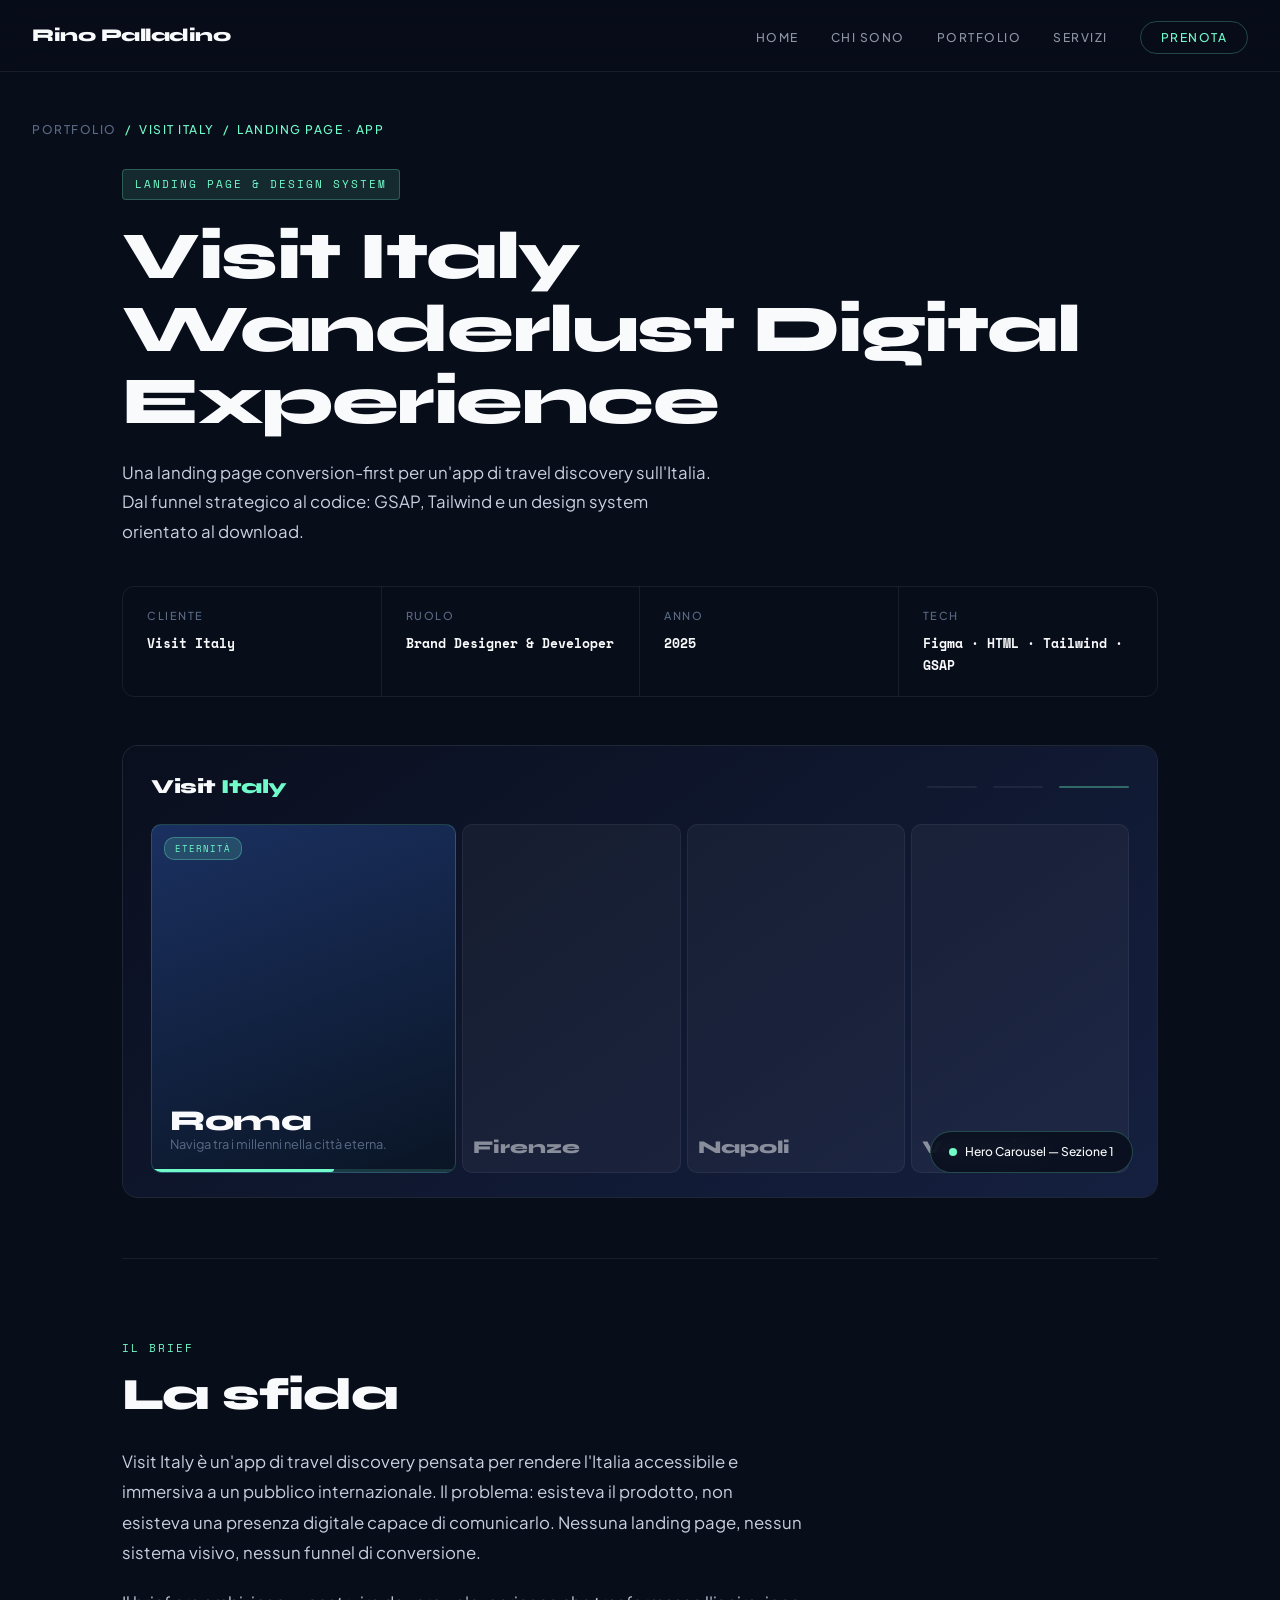
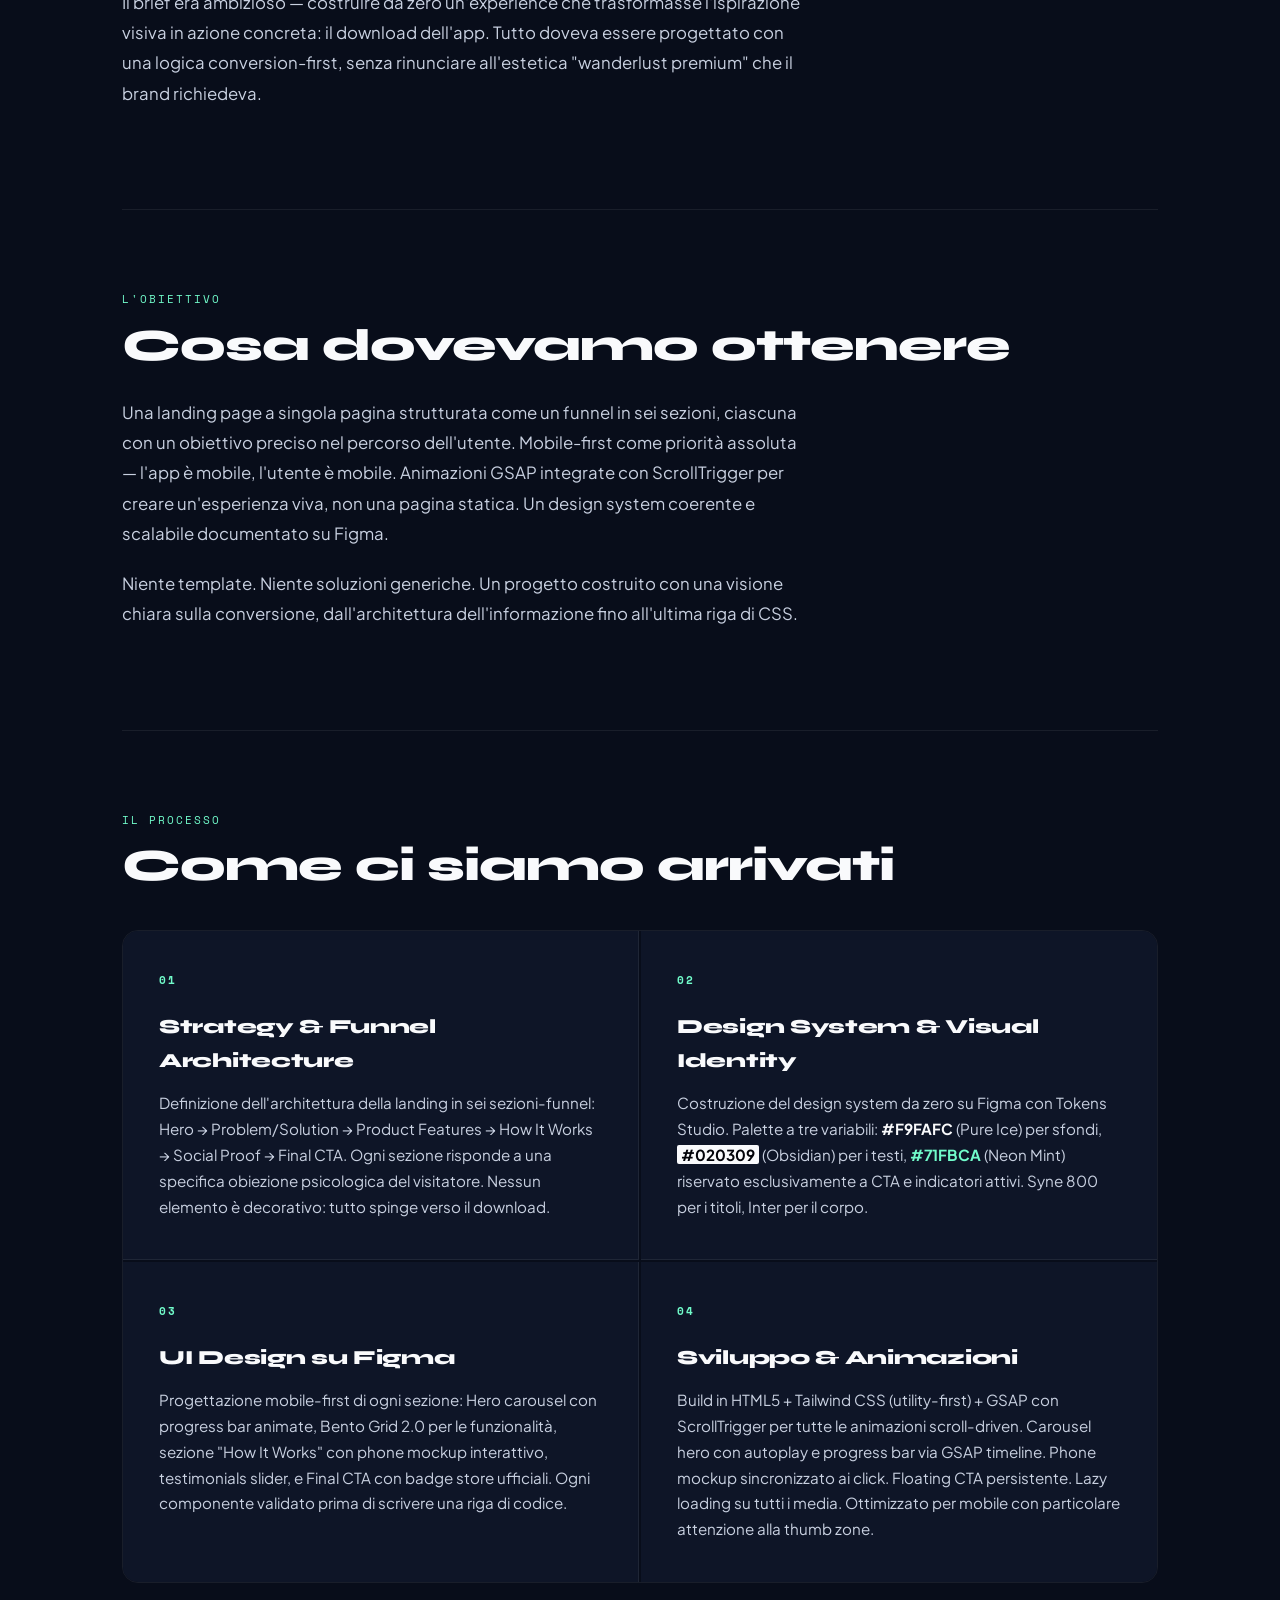
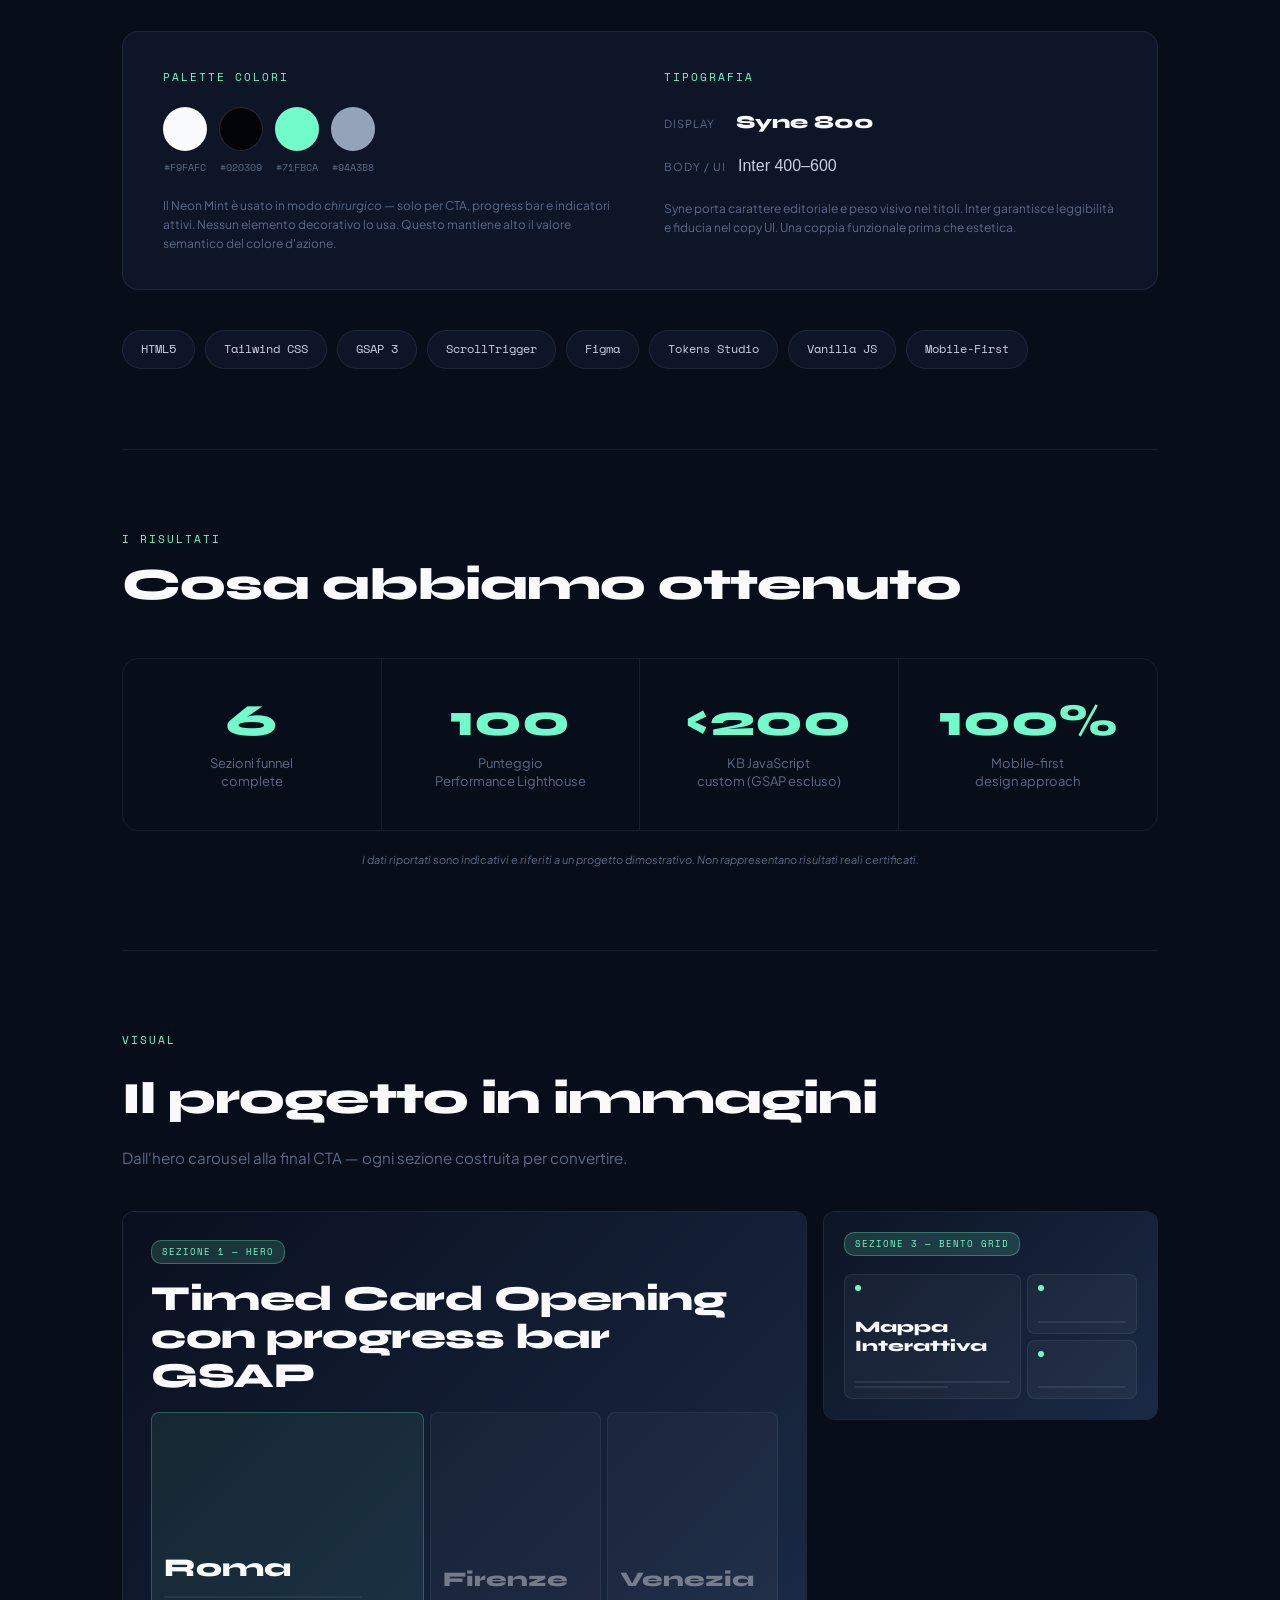
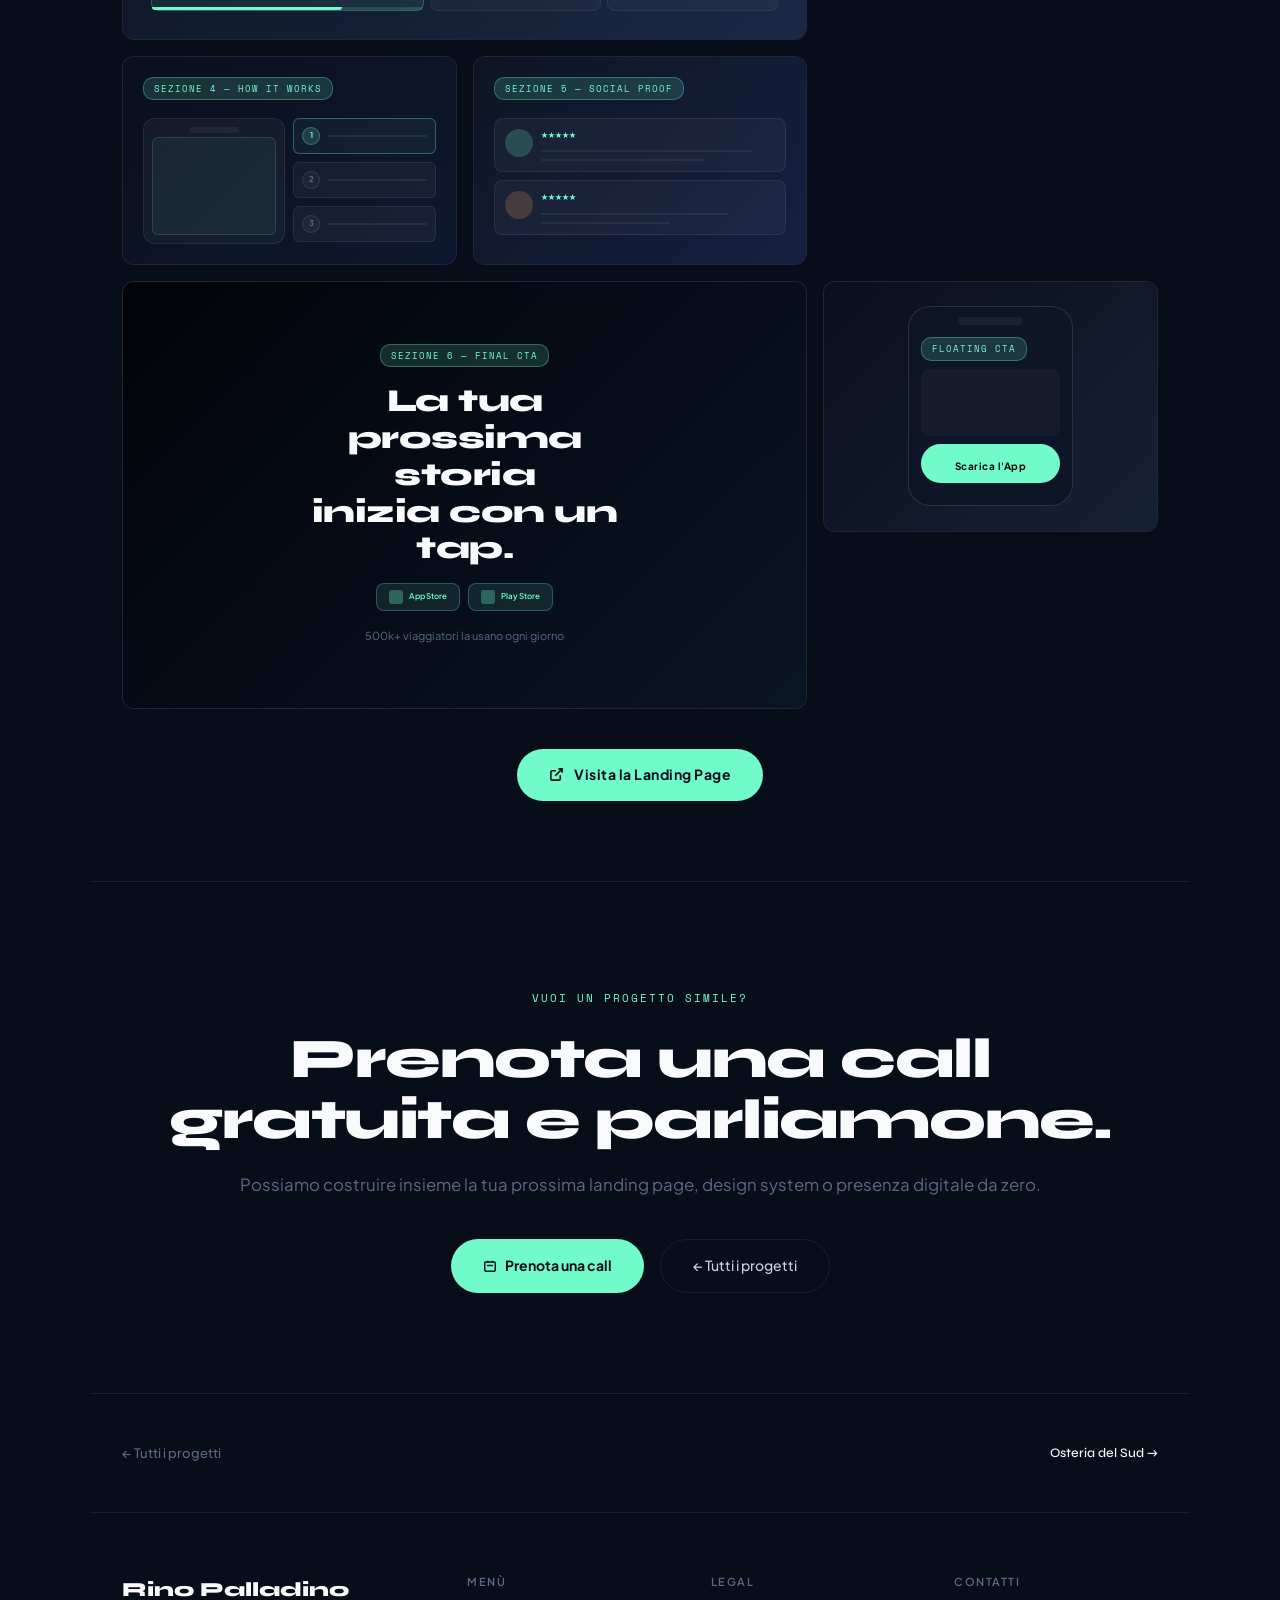
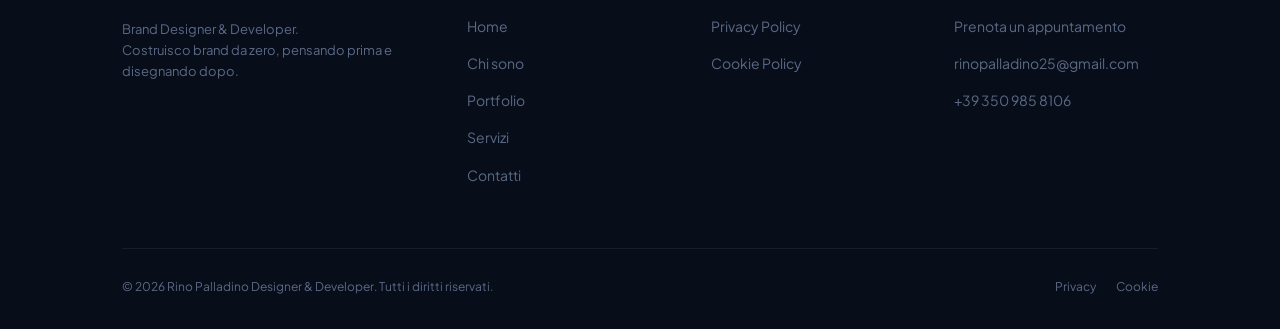
==== case study visit-italy.html @ ffc1ee8a "revisione progetto landing page visit italy" ====
<!DOCTYPE html>
<html lang="it">
<head>
    <meta charset="UTF-8">
    <meta name="viewport" content="width=device-width, initial-scale=1.0">
    <title>Visit Italy — Case Study | Rino Palladino</title>
    <link rel="preconnect" href="https://fonts.googleapis.com">
    <link rel="preconnect" href="https://fonts.gstatic.com" crossorigin>
    <link href="https://fonts.googleapis.com/css2?family=Plus+Jakarta+Sans:wght@300;400;500;600;700&family=Space+Mono:wght@400;700&family=Syne:wght@700;800&display=swap" rel="stylesheet">
    <style>
        /* ========================
           TOKENS & RESET
        ======================== */
        :root {
            --bg:           #080D1A;
            --bg-card:      #0E1527;
            --bg-card-2:    #111A30;
            --surface:      #152040;
            --pure-ice:     #F9FAFC;
            --mint:         #71FBCA;
            --mint-dim:     rgba(113, 251, 202, 0.12);
            --mint-border:  rgba(113, 251, 202, 0.25);
            --orange:       #FF7A3C;
            --text:         #C8D0E0;
            --text-muted:   #5A6A85;
            --border:       rgba(255,255,255,0.07);
        }

        *, *::before, *::after { box-sizing: border-box; margin: 0; padding: 0; }
        html { scroll-behavior: smooth; }
        body {
            background: var(--bg);
            color: var(--text);
            font-family: 'Plus Jakarta Sans', sans-serif;
            font-size: 16px;
            line-height: 1.7;
            overflow-x: hidden;
        }

        /* ========================
           NAVBAR
        ======================== */
        .navbar {
            position: fixed;
            top: 0; left: 0;
            width: 100%;
            padding: 20px 32px;
            display: flex;
            justify-content: space-between;
            align-items: center;
            z-index: 200;
            background: rgba(8, 13, 26, 0.75);
            backdrop-filter: blur(16px);
            -webkit-backdrop-filter: blur(16px);
            border-bottom: 1px solid var(--border);
        }
        .logo {
            display: flex;
            align-items: center;
            gap: 10px;
            text-decoration: none;
        }
        .logo img { height: 28px; }
        .logo-text {
            font-family: 'Syne', sans-serif;
            font-size: 18px;
            font-weight: 800;
            color: var(--pure-ice);
            letter-spacing: -0.5px;
        }
        .nav-links {
            display: flex;
            align-items: center;
            gap: 32px;
            list-style: none;
        }
        .nav-links a {
            color: rgba(200,208,224,0.7);
            text-decoration: none;
            font-size: 12px;
            font-weight: 500;
            text-transform: uppercase;
            letter-spacing: 1.5px;
            transition: color 0.2s;
        }
        .nav-links a:hover { color: var(--mint); }
        .nav-cta {
            color: var(--mint) !important;
            border: 1px solid var(--mint-border);
            padding: 8px 20px;
            border-radius: 20px;
            transition: background 0.2s, color 0.2s !important;
        }
        .nav-cta:hover {
            background: var(--mint) !important;
            color: var(--bg) !important;
        }
        .nav-toggle {
            display: none;
            flex-direction: column;
            gap: 5px;
            background: none;
            border: none;
            cursor: pointer;
        }
        .nav-toggle span {
            display: block;
            width: 24px; height: 2px;
            background: var(--pure-ice);
            border-radius: 1px;
        }

        @media (max-width: 767px) {
            .nav-toggle { display: flex; }
            .nav-links {
                display: none;
                position: fixed;
                inset: 0;
                background: var(--bg);
                flex-direction: column;
                justify-content: center;
                align-items: center;
                gap: 40px;
                z-index: 9999;
            }
            .nav-open .nav-links { display: flex; }
            .nav-links a { font-size: 1.2rem; }
        }

        /* ========================
           BREADCRUMB
        ======================== */
        .breadcrumb-bar {
            padding: 120px 32px 0;
            display: flex;
            align-items: center;
            gap: 8px;
            font-size: 12px;
            font-weight: 500;
            text-transform: uppercase;
            letter-spacing: 1.5px;
            color: var(--text-muted);
        }
        .breadcrumb-bar a {
            color: var(--text-muted);
            text-decoration: none;
            transition: color 0.2s;
        }
        .breadcrumb-bar a:hover { color: var(--mint); }
        .breadcrumb-bar span { color: var(--mint); }
        .breadcrumb-slash { color: var(--border); }

        /* ========================
           HERO SECTION
        ======================== */
        .cs-hero {
            padding: 28px 32px 60px;
            max-width: 1100px;
            margin: 0 auto;
        }

        .cs-hero-label {
            display: inline-block;
            font-family: 'Space Mono', monospace;
            font-size: 11px;
            letter-spacing: 2px;
            color: var(--mint);
            text-transform: uppercase;
            margin-bottom: 20px;
            padding: 5px 12px;
            border: 1px solid var(--mint-border);
            border-radius: 4px;
            background: var(--mint-dim);
        }

        .cs-hero h1 {
            font-family: 'Syne', sans-serif;
            font-size: clamp(2.4rem, 6vw, 4.2rem);
            font-weight: 800;
            color: var(--pure-ice);
            line-height: 1.08;
            letter-spacing: -1.5px;
            margin-bottom: 20px;
        }

        .cs-hero-sub {
            font-size: 1.05rem;
            color: var(--text);
            max-width: 600px;
            margin-bottom: 40px;
            line-height: 1.75;
        }

        /* Meta bar */
        .cs-meta {
            display: grid;
            grid-template-columns: repeat(4, 1fr);
            gap: 0;
            border: 1px solid var(--border);
            border-radius: 12px;
            overflow: hidden;
            margin-bottom: 48px;
        }
        .cs-meta-item {
            padding: 20px 24px;
            border-right: 1px solid var(--border);
        }
        .cs-meta-item:last-child { border-right: none; }
        .cs-meta-label {
            font-size: 11px;
            text-transform: uppercase;
            letter-spacing: 1.5px;
            color: var(--text-muted);
            margin-bottom: 6px;
            font-weight: 500;
        }
        .cs-meta-value {
            font-family: 'Space Mono', monospace;
            font-size: 13px;
            color: var(--pure-ice);
            font-weight: 700;
        }

        @media (max-width: 600px) {
            .cs-meta { grid-template-columns: repeat(2, 1fr); }
            .cs-meta-item:nth-child(2) { border-right: none; }
            .cs-meta-item { border-bottom: 1px solid var(--border); }
        }

        /* Hero image */
        .cs-hero-img {
            width: 100%;
            border-radius: 16px;
            overflow: hidden;
            aspect-ratio: 16/7;
            position: relative;
            background: var(--bg-card);
            border: 1px solid var(--border);
        }
        .cs-hero-img img {
            width: 100%; height: 100%;
            object-fit: cover;
            display: block;
        }
        .cs-hero-img-placeholder {
            width: 100%; height: 100%;
            display: flex;
            align-items: center;
            justify-content: center;
            flex-direction: column;
            gap: 16px;
            background: linear-gradient(135deg, #0E1527 0%, #152040 50%, #0a1830 100%);
        }
        .cs-hero-img-placeholder .placeholder-label {
            font-family: 'Syne', sans-serif;
            font-size: 2.5rem;
            font-weight: 800;
            color: var(--pure-ice);
            letter-spacing: -1px;
        }
        .cs-hero-img-placeholder .placeholder-label span { color: var(--mint); }
        .cs-hero-img-placeholder small {
            font-size: 12px;
            letter-spacing: 3px;
            text-transform: uppercase;
            color: var(--text-muted);
        }

        /* Decorative dots on hero image */
        .img-badge {
            position: absolute;
            bottom: 24px;
            right: 24px;
            background: rgba(8,13,26,0.85);
            backdrop-filter: blur(10px);
            border: 1px solid var(--mint-border);
            border-radius: 40px;
            padding: 10px 18px;
            display: flex;
            align-items: center;
            gap: 8px;
        }
        .img-badge-dot {
            width: 8px; height: 8px;
            border-radius: 50%;
            background: var(--mint);
            animation: pulse 2s ease infinite;
        }
        .img-badge span {
            font-size: 12px;
            color: var(--pure-ice);
            font-weight: 500;
        }
        @keyframes pulse {
            0%, 100% { opacity: 1; transform: scale(1); }
            50% { opacity: 0.5; transform: scale(0.8); }
        }

        /* ========================
           CONTENT SECTIONS
        ======================== */
        .cs-content {
            max-width: 1100px;
            margin: 0 auto;
            padding: 0 32px;
        }

        .cs-section {
            padding: 80px 0;
            border-top: 1px solid var(--border);
        }

        .cs-section-tag {
            font-family: 'Space Mono', monospace;
            font-size: 11px;
            letter-spacing: 2px;
            color: var(--mint);
            text-transform: uppercase;
            margin-bottom: 12px;
            display: block;
        }

        .cs-section h2 {
            font-family: 'Syne', sans-serif;
            font-size: clamp(1.8rem, 3.5vw, 2.8rem);
            font-weight: 800;
            color: var(--pure-ice);
            letter-spacing: -1px;
            margin-bottom: 28px;
            line-height: 1.1;
        }

        .cs-section p {
            font-size: 1.05rem;
            color: var(--text);
            max-width: 680px;
            line-height: 1.8;
            margin-bottom: 20px;
        }

        /* ========================
           IL PROCESSO — 4 STEPS
        ======================== */
        .process-grid {
            display: grid;
            grid-template-columns: repeat(2, 1fr);
            gap: 2px;
            margin-top: 40px;
            border-radius: 16px;
            overflow: hidden;
            border: 1px solid var(--border);
        }
        .process-card {
            background: var(--bg-card);
            padding: 40px 36px;
            border-right: 1px solid var(--border);
            border-bottom: 1px solid var(--border);
            transition: background 0.2s;
        }
        .process-card:hover { background: var(--bg-card-2); }
        .process-card:nth-child(2), .process-card:nth-child(4) { border-right: none; }
        .process-card:nth-child(3), .process-card:nth-child(4) { border-bottom: none; }

        .process-num {
            font-family: 'Space Mono', monospace;
            font-size: 11px;
            color: var(--mint);
            letter-spacing: 2px;
            font-weight: 700;
            margin-bottom: 20px;
            display: block;
        }
        .process-card h4 {
            font-family: 'Syne', sans-serif;
            font-size: 1.25rem;
            font-weight: 800;
            color: var(--pure-ice);
            margin-bottom: 12px;
            letter-spacing: -0.3px;
        }
        .process-card p {
            font-size: 0.95rem;
            color: var(--text);
            line-height: 1.7;
            margin: 0;
            max-width: none;
        }

        @media (max-width: 640px) {
            .process-grid { grid-template-columns: 1fr; }
            .process-card { border-right: none; border-bottom: 1px solid var(--border); }
            .process-card:last-child { border-bottom: none; }
        }

        /* ========================
           RISULTATI — METRICS
        ======================== */
        .results-grid {
            display: grid;
            grid-template-columns: repeat(4, 1fr);
            gap: 0;
            margin-top: 48px;
            border: 1px solid var(--border);
            border-radius: 16px;
            overflow: hidden;
        }
        .result-item {
            padding: 40px 28px;
            border-right: 1px solid var(--border);
            text-align: center;
        }
        .result-item:last-child { border-right: none; }
        .result-num {
            font-family: 'Syne', sans-serif;
            font-size: 2.8rem;
            font-weight: 800;
            color: var(--mint);
            line-height: 1;
            margin-bottom: 10px;
            display: block;
        }
        .result-label {
            font-size: 13px;
            color: var(--text-muted);
            line-height: 1.4;
        }
        .results-disclaimer {
            font-size: 11px;
            color: var(--text-muted);
            margin-top: 20px;
            font-style: italic;
            text-align: center;
            display: block;
        }

        @media (max-width: 700px) {
            .results-grid { grid-template-columns: repeat(2, 1fr); }
            .result-item:nth-child(2) { border-right: none; }
            .result-item { border-bottom: 1px solid var(--border); }
            .result-item:nth-child(3), .result-item:nth-child(4) { border-bottom: none; }
        }

        /* ========================
           DESIGN SYSTEM CALLOUT
        ======================== */
        .ds-callout {
            margin-top: 48px;
            padding: 36px 40px;
            background: var(--bg-card);
            border: 1px solid var(--border);
            border-radius: 16px;
            display: grid;
            grid-template-columns: 1fr 1fr;
            gap: 48px;
        }
        .ds-callout-label {
            font-family: 'Space Mono', monospace;
            font-size: 11px;
            letter-spacing: 2px;
            color: var(--mint);
            text-transform: uppercase;
            margin-bottom: 20px;
            display: block;
        }
        .ds-colors {
            display: flex;
            gap: 12px;
            flex-wrap: wrap;
            margin-bottom: 20px;
        }
        .ds-color-swatch {
            display: flex;
            flex-direction: column;
            align-items: center;
            gap: 8px;
        }
        .ds-color-dot {
            width: 44px; height: 44px;
            border-radius: 50%;
            border: 1px solid rgba(255,255,255,0.08);
        }
        .ds-color-hex {
            font-family: 'Space Mono', monospace;
            font-size: 10px;
            color: var(--text-muted);
        }
        .ds-fonts-list {
            list-style: none;
            display: flex;
            flex-direction: column;
            gap: 14px;
        }
        .ds-fonts-list li {
            display: flex;
            align-items: baseline;
            gap: 12px;
        }
        .ds-font-role {
            font-size: 11px;
            color: var(--text-muted);
            text-transform: uppercase;
            letter-spacing: 1px;
            min-width: 60px;
        }
        .ds-font-name-syne {
            font-family: 'Syne', sans-serif;
            font-size: 1.15rem;
            font-weight: 800;
            color: var(--pure-ice);
        }
        .ds-font-name-inter {
            font-family: sans-serif;
            font-size: 1rem;
            color: var(--text);
        }

        @media (max-width: 640px) {
            .ds-callout { grid-template-columns: 1fr; gap: 32px; }
        }

        /* ========================
           TECH STACK PILLS
        ======================== */
        .tech-pills {
            display: flex;
            flex-wrap: wrap;
            gap: 10px;
            margin-top: 40px;
        }
        .tech-pill {
            padding: 8px 18px;
            border: 1px solid var(--border);
            border-radius: 20px;
            font-family: 'Space Mono', monospace;
            font-size: 12px;
            color: var(--text);
            background: var(--bg-card);
            transition: border-color 0.2s, color 0.2s;
        }
        .tech-pill:hover { border-color: var(--mint-border); color: var(--mint); }

        /* ========================
           VISUAL GALLERY
        ======================== */
        .gallery-section { padding: 80px 0; border-top: 1px solid var(--border); }
        .gallery-grid {
            display: grid;
            grid-template-columns: repeat(3, 1fr);
            gap: 16px;
            margin-top: 40px;
        }
        .gallery-grid .large {
            grid-column: span 2;
        }
        .gallery-item {
            background: var(--bg-card);
            border: 1px solid var(--border);
            border-radius: 12px;
            overflow: hidden;
            aspect-ratio: 16/10;
            position: relative;
        }
        .gallery-item img {
            width: 100%; height: 100%;
            object-fit: cover;
            display: block;
            transition: transform 0.5s ease;
        }
        .gallery-item:hover img { transform: scale(1.04); }
        .gallery-placeholder {
            width: 100%; height: 100%;
            display: flex;
            align-items: center;
            justify-content: center;
            flex-direction: column;
            gap: 8px;
            background: linear-gradient(135deg, var(--bg-card) 0%, var(--surface) 100%);
        }
        .gallery-placeholder-label {
            font-size: 11px;
            text-transform: uppercase;
            letter-spacing: 2px;
            color: var(--text-muted);
        }
        .gallery-placeholder-icon {
            width: 32px; height: 32px;
            border: 1px solid var(--border);
            border-radius: 6px;
            display: flex;
            align-items: center;
            justify-content: center;
        }
        /* Mockup-style screens */
        .mock-hero { background: linear-gradient(145deg, #0a0f1e 0%, #152040 100%); }
        .mock-bento { background: linear-gradient(145deg, #0d1525 0%, #1a2a45 100%); }
        .mock-how { background: linear-gradient(145deg, #0a0f1e 0%, #0e1830 100%); }
        .mock-proof { background: linear-gradient(145deg, #0d1525 0%, #152040 100%); }
        .mock-cta { background: linear-gradient(145deg, #020309 0%, #0a1525 100%); }
        .mock-mobile { background: linear-gradient(145deg, #0a0f1e 0%, #162035 100%); aspect-ratio: 9/16 !important; }

        /* Fake screen content */
        .mock-content {
            width: 100%; height: 100%;
            padding: 16px;
            display: flex;
            flex-direction: column;
            gap: 8px;
            position: relative;
            overflow: hidden;
        }
        .mock-bar { height: 4px; border-radius: 2px; background: rgba(255,255,255,0.06); }
        .mock-bar.mint { background: rgba(113, 251, 202, 0.35); width: 40%; }
        .mock-bar.wide { width: 75%; }
        .mock-bar.short { width: 30%; }
        .mock-title-block { display: flex; flex-direction: column; gap: 5px; margin-top: 8px; }
        .mock-img-block {
            flex: 1;
            border-radius: 6px;
            background: rgba(255,255,255,0.04);
            border: 1px solid rgba(255,255,255,0.06);
            display: flex;
            align-items: center;
            justify-content: center;
        }
        .mock-tag {
            width: fit-content;
            padding: 3px 10px;
            border-radius: 10px;
            background: rgba(113, 251, 202, 0.15);
            border: 1px solid rgba(113, 251, 202, 0.3);
            font-size: 9px;
            font-family: 'Space Mono', monospace;
            color: var(--mint);
            letter-spacing: 1px;
            text-transform: uppercase;
        }
        .mock-h1 {
            font-family: 'Syne', sans-serif;
            font-size: clamp(0.9rem, 2.5vw, 1.8rem);
            font-weight: 800;
            color: var(--pure-ice);
            letter-spacing: -0.5px;
            line-height: 1.1;
        }
        .mock-subtitle { font-size: clamp(0.6rem, 1.5vw, 0.8rem); color: var(--text-muted); line-height: 1.4; }
        .mock-cta-btn {
            width: fit-content;
            padding: 5px 14px;
            border-radius: 20px;
            background: var(--mint);
            color: var(--bg);
            font-size: 9px;
            font-weight: 700;
            letter-spacing: 1px;
            text-transform: uppercase;
            margin-top: 4px;
        }

        /* Bento mock */
        .bento-mock-grid {
            flex: 1;
            display: grid;
            grid-template-columns: 1.6fr 1fr;
            gap: 6px;
        }
        .bento-mock-card {
            background: rgba(255,255,255,0.04);
            border: 1px solid rgba(255,255,255,0.07);
            border-radius: 8px;
            padding: 10px;
            display: flex;
            flex-direction: column;
            gap: 5px;
        }
        .bento-mock-dot { width: 6px; height: 6px; border-radius: 50%; background: var(--mint); }
        .bento-mock-line { height: 2px; background: rgba(255,255,255,0.08); border-radius: 1px; }

        /* How mock */
        .how-mock-layout {
            flex: 1;
            display: grid;
            grid-template-columns: 1fr 1fr;
            gap: 8px;
        }
        .how-mock-phone {
            background: rgba(255,255,255,0.04);
            border: 1px solid rgba(255,255,255,0.08);
            border-radius: 10px;
        }
        .how-mock-steps {
            display: flex;
            flex-direction: column;
            gap: 8px;
        }
        .how-mock-step {
            background: rgba(255,255,255,0.04);
            border: 1px solid rgba(255,255,255,0.07);
            border-radius: 6px;
            padding: 8px;
            display: flex;
            align-items: center;
            gap: 8px;
        }
        .how-mock-step.active-step { border-color: rgba(113,251,202,0.3); background: rgba(113,251,202,0.05); }
        .how-mock-step-num {
            width: 18px; height: 18px;
            border-radius: 50%;
            background: rgba(113,251,202,0.15);
            border: 1px solid rgba(113,251,202,0.3);
            display: flex;
            align-items: center;
            justify-content: center;
            font-size: 8px;
            color: var(--mint);
            font-weight: 700;
            flex-shrink: 0;
        }
        .how-mock-step-line { flex: 1; height: 2px; background: rgba(255,255,255,0.07); border-radius: 1px; }

        /* CTA mock */
        .cta-mock-overlay {
            position: absolute;
            inset: 0;
            background: linear-gradient(to bottom, transparent 30%, rgba(2,3,9,0.8));
            display: flex;
            flex-direction: column;
            justify-content: flex-end;
            padding: 16px;
            gap: 8px;
        }
        .cta-mock-store-row { display: flex; gap: 8px; }
        .cta-mock-store {
            padding: 6px 12px;
            border: 1px solid var(--mint-border);
            border-radius: 8px;
            background: rgba(113,251,202,0.1);
            display: flex;
            align-items: center;
            gap: 6px;
        }
        .cta-mock-store-icon {
            width: 14px; height: 14px;
            background: rgba(113,251,202,0.3);
            border-radius: 3px;
        }
        .cta-mock-store-text { font-size: 8px; color: var(--mint); font-weight: 600; }

        /* Proof mock */
        .proof-mock-cards { flex: 1; display: flex; flex-direction: column; gap: 8px; }
        .proof-mock-card {
            background: rgba(255,255,255,0.04);
            border: 1px solid rgba(255,255,255,0.07);
            border-radius: 8px;
            padding: 10px;
            display: flex;
            gap: 8px;
        }
        .proof-mock-avatar { width: 28px; height: 28px; border-radius: 50%; background: rgba(113,251,202,0.2); flex-shrink: 0; }
        .proof-mock-text { display: flex; flex-direction: column; gap: 4px; flex: 1; }
        .proof-mock-stars { color: var(--mint); font-size: 8px; }

        /* Mobile screenshot mock */
        .mobile-mock-inner {
            width: 70%;
            height: 88%;
            background: var(--bg-card);
            border-radius: 20px;
            border: 1px solid rgba(255,255,255,0.1);
            overflow: hidden;
            position: relative;
        }
        .mobile-mock-notch {
            width: 40%;
            height: 8px;
            background: rgba(255,255,255,0.05);
            border-radius: 4px;
            margin: 10px auto 0;
        }
        .mobile-mock-content {
            padding: 12px;
            display: flex;
            flex-direction: column;
            gap: 8px;
            height: calc(100% - 28px);
        }

        /* Gallery vertical items */
        .gallery-item.tall { aspect-ratio: 3/4; }

        @media (max-width: 768px) {
            .gallery-grid { grid-template-columns: 1fr; }
            .gallery-grid .large { grid-column: span 1; }
            .gallery-item.tall { aspect-ratio: 16/10; }
        }

        /* ========================
           VISIT LIVE BUTTON
        ======================== */
        .visit-live-wrap {
            margin-top: 40px;
            display: flex;
            justify-content: center;
        }
        .visit-live-btn {
            display: inline-flex;
            align-items: center;
            gap: 10px;
            padding: 14px 32px;
            background: var(--mint);
            color: var(--bg);
            text-decoration: none;
            border-radius: 40px;
            font-weight: 700;
            font-size: 14px;
            letter-spacing: 0.5px;
            transition: opacity 0.2s, transform 0.2s;
        }
        .visit-live-btn:hover { opacity: 0.88; transform: translateY(-2px); }

        /* ========================
           FINAL CTA SECTION
        ======================== */
        .final-cta {
            border-top: 1px solid var(--border);
            padding: 100px 32px;
            text-align: center;
            max-width: 1100px;
            margin: 0 auto;
        }
        .final-cta-tag {
            display: inline-block;
            font-family: 'Space Mono', monospace;
            font-size: 11px;
            letter-spacing: 2px;
            color: var(--mint);
            text-transform: uppercase;
            margin-bottom: 20px;
        }
        .final-cta h2 {
            font-family: 'Syne', sans-serif;
            font-size: clamp(2rem, 5vw, 3.5rem);
            font-weight: 800;
            color: var(--pure-ice);
            letter-spacing: -1.5px;
            margin-bottom: 20px;
            line-height: 1.1;
        }
        .final-cta p {
            color: var(--text-muted);
            font-size: 1.05rem;
            margin-bottom: 40px;
        }
        .final-cta-btns {
            display: flex;
            gap: 16px;
            justify-content: center;
            flex-wrap: wrap;
        }
        .btn-primary {
            display: inline-flex;
            align-items: center;
            gap: 8px;
            padding: 14px 32px;
            background: var(--mint);
            color: var(--bg);
            text-decoration: none;
            border-radius: 40px;
            font-weight: 700;
            font-size: 14px;
            transition: opacity 0.2s, transform 0.2s;
        }
        .btn-primary:hover { opacity: 0.88; transform: translateY(-2px); }
        .btn-secondary {
            display: inline-flex;
            align-items: center;
            gap: 8px;
            padding: 14px 32px;
            border: 1px solid var(--border);
            color: var(--text);
            text-decoration: none;
            border-radius: 40px;
            font-weight: 500;
            font-size: 14px;
            transition: border-color 0.2s, color 0.2s;
        }
        .btn-secondary:hover { border-color: var(--mint-border); color: var(--mint); }

        /* ========================
           NEXT PROJECT / FOOTER
        ======================== */
        .next-project-strip {
            border-top: 1px solid var(--border);
            padding: 48px 32px;
            max-width: 1100px;
            margin: 0 auto;
            display: flex;
            align-items: center;
            justify-content: space-between;
            gap: 24px;
        }
        .next-project-strip a {
            color: var(--text-muted);
            text-decoration: none;
            font-size: 13px;
            font-weight: 500;
            transition: color 0.2s;
        }
        .next-project-strip a:hover { color: var(--mint); }
        .next-link {
            font-family: 'Syne', sans-serif;
            font-size: 1.3rem;
            font-weight: 800;
            color: var(--pure-ice) !important;
            display: flex;
            align-items: center;
            gap: 10px;
        }
        .next-link:hover { color: var(--mint) !important; }

        .site-footer {
            border-top: 1px solid var(--border);
            padding: 60px 32px 32px;
            max-width: 1100px;
            margin: 0 auto;
        }
        .footer-inner {
            display: grid;
            grid-template-columns: 1.5fr 1fr 1fr 1fr;
            gap: 40px;
            margin-bottom: 60px;
        }
        .footer-logo-text {
            font-family: 'Syne', sans-serif;
            font-size: 20px;
            font-weight: 800;
            color: var(--pure-ice);
            margin-bottom: 12px;
        }
        .footer-tagline {
            font-size: 13px;
            color: var(--text-muted);
            line-height: 1.6;
        }
        .footer-col-title {
            font-size: 11px;
            text-transform: uppercase;
            letter-spacing: 1.5px;
            color: var(--text-muted);
            font-weight: 600;
            margin-bottom: 20px;
        }
        .footer-nav { list-style: none; display: flex; flex-direction: column; gap: 10px; }
        .footer-nav a {
            color: var(--text-muted);
            text-decoration: none;
            font-size: 14px;
            transition: color 0.2s;
        }
        .footer-nav a:hover { color: var(--mint); }
        .footer-bottom {
            border-top: 1px solid var(--border);
            padding-top: 28px;
            display: flex;
            justify-content: space-between;
            align-items: center;
            gap: 16px;
        }
        .footer-copy {
            font-size: 12px;
            color: var(--text-muted);
        }
        .footer-legal { display: flex; gap: 20px; }
        .footer-legal a {
            font-size: 12px;
            color: var(--text-muted);
            text-decoration: none;
            transition: color 0.2s;
        }
        .footer-legal a:hover { color: var(--mint); }

        @media (max-width: 768px) {
            .footer-inner { grid-template-columns: 1fr 1fr; }
            .next-project-strip { flex-direction: column; align-items: flex-start; }
            .footer-bottom { flex-direction: column; align-items: flex-start; }
            .breadcrumb-bar, .cs-hero, .cs-content { padding-left: 20px; padding-right: 20px; }
            .final-cta { padding: 70px 20px; }
            .next-project-strip { padding: 40px 20px; }
            .site-footer { padding: 50px 20px 28px; }
        }
        @media (max-width: 480px) {
            .footer-inner { grid-template-columns: 1fr; }
            .navbar { padding: 18px 20px; }
        }
    </style>
</head>
<body>

    <!-- ======================== NAVBAR ======================== -->
    <nav class="navbar">
        <a href="https://rinopalladino.it/index.html" class="logo">
            <span class="logo-text">Rino Palladino</span>
        </a>
        <button class="nav-toggle" aria-label="Apri menu">
            <span></span><span></span><span></span>
        </button>
        <ul class="nav-links">
            <li><a href="https://rinopalladino.it/index.html">Home</a></li>
            <li><a href="https://rinopalladino.it/index.html#chisono">Chi sono</a></li>
            <li><a href="https://rinopalladino.it/index.html#portfolio">Portfolio</a></li>
            <li><a href="https://rinopalladino.it/index.html#servizi">Servizi</a></li>
            <li><a href="https://rinopalladino.it/index.html#contatti" class="nav-cta">Prenota</a></li>
        </ul>
    </nav>

    <!-- ======================== BREADCRUMB ======================== -->
    <div class="breadcrumb-bar">
        <a href="https://rinopalladino.it/index.html#portfolio">Portfolio</a>
        <span class="breadcrumb-slash">/</span>
        <span>Visit Italy</span>
        <span class="breadcrumb-slash">/</span>
        <span>Landing Page · App</span>
    </div>

    <!-- ======================== HERO ======================== -->
    <div class="cs-hero">

        <div class="cs-hero-label">Landing Page &amp; Design System</div>

        <h1>Visit Italy<br>Wanderlust Digital<br>Experience</h1>

        <p class="cs-hero-sub">
            Una landing page conversion-first per un'app di travel discovery sull'Italia. 
            Dal funnel strategico al codice: GSAP, Tailwind e un design system orientato al download.
        </p>

        <!-- Meta -->
        <div class="cs-meta">
            <div class="cs-meta-item">
                <div class="cs-meta-label">Cliente</div>
                <div class="cs-meta-value">Visit Italy</div>
            </div>
            <div class="cs-meta-item">
                <div class="cs-meta-label">Ruolo</div>
                <div class="cs-meta-value">Brand Designer &amp; Developer</div>
            </div>
            <div class="cs-meta-item">
                <div class="cs-meta-label">Anno</div>
                <div class="cs-meta-value">2025</div>
            </div>
            <div class="cs-meta-item">
                <div class="cs-meta-label">Tech</div>
                <div class="cs-meta-value">Figma · HTML · Tailwind · GSAP</div>
            </div>
        </div>

        <!-- Hero visual: mockup della sezione hero della landing -->
        <div class="cs-hero-img">
            <div class="cs-hero-img-placeholder mock-hero">
                <div class="mock-content" style="padding: 24px 28px;">
                    <div style="display:flex; align-items:center; justify-content:space-between; margin-bottom: 12px;">
                        <div style="font-family:'Syne',sans-serif; font-weight:800; font-size:clamp(14px,2.5vw,20px); color:#F9FAFC; letter-spacing:-0.5px;">Visit <span style="color:#71FBCA">Italy</span></div>
                        <div style="display:flex; gap:16px;">
                            <div class="mock-bar" style="width:50px; height:2px;"></div>
                            <div class="mock-bar" style="width:50px; height:2px;"></div>
                            <div class="mock-bar mint" style="width:70px; height:2px;"></div>
                        </div>
                    </div>
                    <div style="display:grid; grid-template-columns: 1.4fr repeat(3, 1fr); gap: 6px; flex:1; min-height:0; height: calc(100% - 48px);">
                        <!-- Card attiva grande -->
                        <div style="background: linear-gradient(160deg, #1a3060 0%, #0a1525 100%); border-radius:10px; position:relative; overflow:hidden; padding: 18px; display:flex; flex-direction:column; justify-content:flex-end; border: 1px solid rgba(113,251,202,0.2);">
                            <div style="position:absolute; top:12px; left:12px;" class="mock-tag">Eternità</div>
                            <div class="mock-h1">Roma</div>
                            <div class="mock-subtitle">Naviga tra i millenni nella città eterna.</div>
                            <div style="position:absolute; bottom: 0; left:0; right:0; height:3px; background: rgba(113,251,202,0.15); border-radius: 0 0 10px 10px;">
                                <div style="width:60%; height:100%; background:#71FBCA; border-radius:inherit;"></div>
                            </div>
                        </div>
                        <!-- Card piccola 1 -->
                        <div style="background: rgba(255,255,255,0.04); border:1px solid rgba(255,255,255,0.06); border-radius:10px; padding:10px; display:flex; align-items:flex-end;">
                            <div style="font-family:'Syne',sans-serif; font-weight:800; font-size:clamp(12px, 2vw, 18px); color:rgba(249,250,252,0.5);">Firenze</div>
                        </div>
                        <!-- Card piccola 2 -->
                        <div style="background: rgba(255,255,255,0.04); border:1px solid rgba(255,255,255,0.06); border-radius:10px; padding:10px; display:flex; align-items:flex-end;">
                            <div style="font-family:'Syne',sans-serif; font-weight:800; font-size:clamp(12px, 2vw, 18px); color:rgba(249,250,252,0.5);">Napoli</div>
                        </div>
                        <!-- Card piccola 3 -->
                        <div style="background: rgba(255,255,255,0.04); border:1px solid rgba(255,255,255,0.06); border-radius:10px; padding:10px; display:flex; align-items:flex-end;">
                            <div style="font-family:'Syne',sans-serif; font-weight:800; font-size:clamp(12px, 2vw, 18px); color:rgba(249,250,252,0.5);">Venezia</div>
                        </div>
                    </div>
                </div>
            </div>
            <div class="img-badge">
                <div class="img-badge-dot"></div>
                <span>Hero Carousel — Sezione 1</span>
            </div>
        </div>

    </div>

    <!-- ======================== CONTENT ======================== -->
    <div class="cs-content">

        <!-- IL BRIEF -->
        <section class="cs-section">
            <span class="cs-section-tag">Il Brief</span>
            <h2>La sfida</h2>
            <p>
                Visit Italy è un'app di travel discovery pensata per rendere l'Italia accessibile e immersiva a un pubblico internazionale. Il problema: esisteva il prodotto, non esisteva una presenza digitale capace di comunicarlo. Nessuna landing page, nessun sistema visivo, nessun funnel di conversione.
            </p>
            <p>
                Il brief era ambizioso — costruire da zero un'experience che trasformasse l'ispirazione visiva in azione concreta: il download dell'app. Tutto doveva essere progettato con una logica conversion-first, senza rinunciare all'estetica "wanderlust premium" che il brand richiedeva.
            </p>
        </section>

        <!-- L'OBIETTIVO -->
        <section class="cs-section">
            <span class="cs-section-tag">L'obiettivo</span>
            <h2>Cosa dovevamo ottenere</h2>
            <p>
                Una landing page a singola pagina strutturata come un funnel in sei sezioni, ciascuna con un obiettivo preciso nel percorso dell'utente. Mobile-first come priorità assoluta — l'app è mobile, l'utente è mobile. Animazioni GSAP integrate con ScrollTrigger per creare un'esperienza viva, non una pagina statica. Un design system coerente e scalabile documentato su Figma.
            </p>
            <p>
                Niente template. Niente soluzioni generiche. Un progetto costruito con una visione chiara sulla conversione, dall'architettura dell'informazione fino all'ultima riga di CSS.
            </p>
        </section>

        <!-- IL PROCESSO -->
        <section class="cs-section">
            <span class="cs-section-tag">Il Processo</span>
            <h2>Come ci siamo arrivati</h2>

            <div class="process-grid">
                <div class="process-card">
                    <span class="process-num">01</span>
                    <h4>Strategy &amp; Funnel Architecture</h4>
                    <p>Definizione dell'architettura della landing in sei sezioni-funnel: Hero → Problem/Solution → Product Features → How It Works → Social Proof → Final CTA. Ogni sezione risponde a una specifica obiezione psicologica del visitatore. Nessun elemento è decorativo: tutto spinge verso il download.</p>
                </div>
                <div class="process-card">
                    <span class="process-num">02</span>
                    <h4>Design System &amp; Visual Identity</h4>
                    <p>Costruzione del design system da zero su Figma con Tokens Studio. Palette a tre variabili: <strong style="color: #F9FAFC;">#F9FAFC</strong> (Pure Ice) per sfondi, <strong style="color: #020309; background:#F9FAFC; padding: 0 4px; border-radius:2px;">#020309</strong> (Obsidian) per i testi, <strong style="color: #71FBCA;">#71FBCA</strong> (Neon Mint) riservato esclusivamente a CTA e indicatori attivi. Syne 800 per i titoli, Inter per il corpo.</p>
                </div>
                <div class="process-card">
                    <span class="process-num">03</span>
                    <h4>UI Design su Figma</h4>
                    <p>Progettazione mobile-first di ogni sezione: Hero carousel con progress bar animate, Bento Grid 2.0 per le funzionalità, sezione "How It Works" con phone mockup interattivo, testimonials slider, e Final CTA con badge store ufficiali. Ogni componente validato prima di scrivere una riga di codice.</p>
                </div>
                <div class="process-card">
                    <span class="process-num">04</span>
                    <h4>Sviluppo &amp; Animazioni</h4>
                    <p>Build in HTML5 + Tailwind CSS (utility-first) + GSAP con ScrollTrigger per tutte le animazioni scroll-driven. Carousel hero con autoplay e progress bar via GSAP timeline. Phone mockup sincronizzato ai click. Floating CTA persistente. Lazy loading su tutti i media. Ottimizzato per mobile con particolare attenzione alla thumb zone.</p>
                </div>
            </div>

            <!-- Design System callout -->
            <div class="ds-callout">
                <div>
                    <span class="ds-callout-label">Palette colori</span>
                    <div class="ds-colors">
                        <div class="ds-color-swatch">
                            <div class="ds-color-dot" style="background:#F9FAFC;"></div>
                            <span class="ds-color-hex">#F9FAFC</span>
                        </div>
                        <div class="ds-color-swatch">
                            <div class="ds-color-dot" style="background:#020309; border-color:rgba(255,255,255,0.15);"></div>
                            <span class="ds-color-hex">#020309</span>
                        </div>
                        <div class="ds-color-swatch">
                            <div class="ds-color-dot" style="background:#71FBCA;"></div>
                            <span class="ds-color-hex">#71FBCA</span>
                        </div>
                        <div class="ds-color-swatch">
                            <div class="ds-color-dot" style="background:#94A3B8;"></div>
                            <span class="ds-color-hex">#94A3B8</span>
                        </div>
                    </div>
                    <div style="font-size:12px; color:var(--text-muted); line-height:1.6;">
                        Il Neon Mint è usato in modo <em>chirurgico</em> — solo per CTA, progress bar e indicatori attivi. Nessun elemento decorativo lo usa. Questo mantiene alto il valore semantico del colore d'azione.
                    </div>
                </div>
                <div>
                    <span class="ds-callout-label">Tipografia</span>
                    <ul class="ds-fonts-list">
                        <li>
                            <span class="ds-font-role">Display</span>
                            <span class="ds-font-name-syne">Syne 800</span>
                        </li>
                        <li>
                            <span class="ds-font-role">Body / UI</span>
                            <span class="ds-font-name-inter">Inter 400–600</span>
                        </li>
                    </ul>
                    <div style="margin-top:20px; font-size:12px; color:var(--text-muted); line-height:1.6;">
                        Syne porta carattere editoriale e peso visivo nei titoli. Inter garantisce leggibilità e fiducia nel copy UI. Una coppia funzionale prima che estetica.
                    </div>
                </div>
            </div>

            <!-- Tech pills -->
            <div class="tech-pills">
                <span class="tech-pill">HTML5</span>
                <span class="tech-pill">Tailwind CSS</span>
                <span class="tech-pill">GSAP 3</span>
                <span class="tech-pill">ScrollTrigger</span>
                <span class="tech-pill">Figma</span>
                <span class="tech-pill">Tokens Studio</span>
                <span class="tech-pill">Vanilla JS</span>
                <span class="tech-pill">Mobile-First</span>
            </div>
        </section>

        <!-- I RISULTATI -->
        <section class="cs-section">
            <span class="cs-section-tag">I Risultati</span>
            <h2>Cosa abbiamo ottenuto</h2>

            <div class="results-grid">
                <div class="result-item">
                    <span class="result-num">6</span>
                    <div class="result-label">Sezioni funnel<br>complete</div>
                </div>
                <div class="result-item">
                    <span class="result-num">100</span>
                    <div class="result-label">Punteggio<br>Performance Lighthouse</div>
                </div>
                <div class="result-item">
                    <span class="result-num">&lt;200</span>
                    <div class="result-label">KB JavaScript<br>custom (GSAP escluso)</div>
                </div>
                <div class="result-item">
                    <span class="result-num">100%</span>
                    <div class="result-label">Mobile-first<br>design approach</div>
                </div>
            </div>
            <span class="results-disclaimer">I dati riportati sono indicativi e riferiti a un progetto dimostrativo. Non rappresentano risultati reali certificati.</span>
        </section>

    </div>

    <!-- ======================== GALLERY ======================== -->
    <div class="cs-content">
        <section class="gallery-section">
            <span class="cs-section-tag">Visual</span>
            <h2 style="font-family:'Syne',sans-serif; font-size:clamp(1.8rem,3.5vw,2.8rem); font-weight:800; color:var(--pure-ice); letter-spacing:-1px; margin-bottom:8px;">Il progetto in immagini</h2>
            <p style="color:var(--text-muted); font-size:0.95rem; margin-bottom:0;">Dall'hero carousel alla final CTA — ogni sezione costruita per convertire.</p>

            <div class="gallery-grid">

                <!-- 1: Hero section -->
                <div class="gallery-item large">
                    <div class="mock-content mock-hero" style="background: linear-gradient(135deg, #0a0f1e 0%, #1a2a45 100%); padding:28px; display:flex; flex-direction:column; gap:16px; height:100%;">
                        <div class="mock-tag" style="align-self:flex-start;">Sezione 1 — Hero</div>
                        <div style="font-family:'Syne',sans-serif; font-size:clamp(1.2rem, 3vw, 2.2rem); font-weight:800; color:#F9FAFC; letter-spacing:-0.5px; line-height:1.1;">Timed Card Opening<br>con progress bar GSAP</div>
                        <div style="display:grid; grid-template-columns: 1.6fr 1fr 1fr; gap:6px; flex:1;">
                            <div style="background:rgba(113,251,202,0.08); border:1px solid rgba(113,251,202,0.25); border-radius:8px; padding:12px; display:flex; flex-direction:column; justify-content:flex-end; gap:6px; position:relative;">
                                <div style="position:absolute; bottom:0; left:0; right:0; height:3px; background:rgba(113,251,202,0.15); border-radius:0 0 8px 8px;"><div style="width:70%; height:100%; background:#71FBCA; border-radius:inherit;"></div></div>
                                <div style="font-family:'Syne',sans-serif; font-weight:800; color:#F9FAFC; font-size:clamp(1rem, 2.5vw, 1.6rem);">Roma</div>
                                <div class="mock-bar" style="width:80%; height:2px;"></div>
                            </div>
                            <div style="background:rgba(255,255,255,0.03); border:1px solid rgba(255,255,255,0.06); border-radius:8px; padding:12px; display:flex; align-items:flex-end;"><div style="font-family:'Syne',sans-serif; font-weight:800; color:rgba(249,250,252,0.4); font-size:clamp(0.9rem, 2vw, 1.3rem);">Firenze</div></div>
                            <div style="background:rgba(255,255,255,0.03); border:1px solid rgba(255,255,255,0.06); border-radius:8px; padding:12px; display:flex; align-items:flex-end;"><div style="font-family:'Syne',sans-serif; font-weight:800; color:rgba(249,250,252,0.4); font-size:clamp(0.9rem, 2vw, 1.3rem);">Venezia</div></div>
                        </div>
                    </div>
                </div>

                <!-- 2: Bento grid -->
                <div class="gallery-item">
                    <div class="mock-content mock-bento" style="background: linear-gradient(135deg, #0d1525 0%, #1a2a45 100%); padding:20px;">
                        <div class="mock-tag" style="margin-bottom:10px;">Sezione 3 — Bento Grid</div>
                        <div class="bento-mock-grid" style="flex:1;">
                            <div class="bento-mock-card" style="display:flex; flex-direction:column; gap:6px; justify-content:space-between;">
                                <div class="bento-mock-dot"></div>
                                <div style="font-family:'Syne',sans-serif; font-weight:800; color:#F9FAFC; font-size:clamp(0.75rem,1.5vw,1rem); line-height:1.2;">Mappa<br>Interattiva</div>
                                <div style="display:flex; flex-direction:column; gap:3px;">
                                    <div class="bento-mock-line"></div>
                                    <div class="bento-mock-line" style="width:60%;"></div>
                                </div>
                            </div>
                            <div style="display:flex; flex-direction:column; gap:6px;">
                                <div class="bento-mock-card" style="flex:1; justify-content:space-between;">
                                    <div class="bento-mock-dot"></div>
                                    <div class="bento-mock-line"></div>
                                </div>
                                <div class="bento-mock-card" style="flex:1; justify-content:space-between;">
                                    <div class="bento-mock-dot"></div>
                                    <div class="bento-mock-line"></div>
                                </div>
                            </div>
                        </div>
                    </div>
                </div>

                <!-- 3: How it works -->
                <div class="gallery-item">
                    <div class="mock-content mock-how" style="background: linear-gradient(135deg, #0a0f1e 0%, #0e1830 100%); padding:20px;">
                        <div class="mock-tag" style="margin-bottom:10px;">Sezione 4 — How It Works</div>
                        <div class="how-mock-layout" style="flex:1;">
                            <div class="how-mock-phone" style="border-radius:12px; background:rgba(255,255,255,0.04); border:1px solid rgba(255,255,255,0.08); display:flex; flex-direction:column; padding:8px; gap:4px;">
                                <div style="height:6px; background:rgba(255,255,255,0.05); border-radius:3px; width:40%; margin:0 auto;"></div>
                                <div style="flex:1; background:rgba(113,251,202,0.06); border-radius:6px; border:1px solid rgba(113,251,202,0.15);"></div>
                            </div>
                            <div class="how-mock-steps">
                                <div class="how-mock-step active-step">
                                    <div class="how-mock-step-num">1</div>
                                    <div class="how-mock-step-line"></div>
                                </div>
                                <div class="how-mock-step">
                                    <div class="how-mock-step-num" style="background:rgba(255,255,255,0.04); border-color:rgba(255,255,255,0.1); color:var(--text-muted);">2</div>
                                    <div class="how-mock-step-line"></div>
                                </div>
                                <div class="how-mock-step">
                                    <div class="how-mock-step-num" style="background:rgba(255,255,255,0.04); border-color:rgba(255,255,255,0.1); color:var(--text-muted);">3</div>
                                    <div class="how-mock-step-line"></div>
                                </div>
                            </div>
                        </div>
                    </div>
                </div>

                <!-- 4: Social proof -->
                <div class="gallery-item">
                    <div class="mock-content mock-proof" style="background: linear-gradient(135deg, #0d1525 0%, #152040 100%); padding:20px;">
                        <div class="mock-tag" style="margin-bottom:10px;">Sezione 5 — Social Proof</div>
                        <div class="proof-mock-cards">
                            <div class="proof-mock-card">
                                <div class="proof-mock-avatar"></div>
                                <div class="proof-mock-text">
                                    <div class="proof-mock-stars">★★★★★</div>
                                    <div class="mock-bar" style="width:90%; height:2px; margin-top:4px;"></div>
                                    <div class="mock-bar" style="width:70%; height:2px; margin-top:3px;"></div>
                                </div>
                            </div>
                            <div class="proof-mock-card">
                                <div class="proof-mock-avatar" style="background:rgba(255,165,90,0.2);"></div>
                                <div class="proof-mock-text">
                                    <div class="proof-mock-stars">★★★★★</div>
                                    <div class="mock-bar" style="width:80%; height:2px; margin-top:4px;"></div>
                                    <div class="mock-bar" style="width:55%; height:2px; margin-top:3px;"></div>
                                </div>
                            </div>
                        </div>
                    </div>
                </div>

                <!-- 5: Final CTA (large) -->
                <div class="gallery-item large">
                    <div class="mock-content mock-cta" style="background: linear-gradient(135deg, #020309 0%, #0a1525 100%); padding:32px; justify-content:center; align-items:center; text-align:center; gap:16px;">
                        <div class="mock-tag">Sezione 6 — Final CTA</div>
                        <div style="font-family:'Syne',sans-serif; font-size:clamp(1.1rem, 3vw, 2rem); font-weight:800; color:#F9FAFC; letter-spacing:-0.5px; line-height:1.15; max-width:380px;">La tua prossima storia<br>inizia con un tap.</div>
                        <div class="cta-mock-store-row" style="justify-content:center;">
                            <div class="cta-mock-store">
                                <div class="cta-mock-store-icon"></div>
                                <span class="cta-mock-store-text">App Store</span>
                            </div>
                            <div class="cta-mock-store">
                                <div class="cta-mock-store-icon"></div>
                                <span class="cta-mock-store-text">Play Store</span>
                            </div>
                        </div>
                        <div style="font-size:11px; color:var(--text-muted);">500k+ viaggiatori la usano ogni giorno</div>
                    </div>
                </div>

                <!-- 6: Mobile view -->
                <div class="gallery-item" style="aspect-ratio: 4/3;">
                    <div style="width:100%; height:100%; background: linear-gradient(135deg, #0a0f1e 0%, #162035 100%); display:flex; align-items:center; justify-content:center; padding:16px;">
                        <div class="mobile-mock-inner" style="width:55%; height:92%; border-radius:22px; border:1px solid rgba(255,255,255,0.12);">
                            <div class="mobile-mock-notch"></div>
                            <div class="mobile-mock-content">
                                <div class="mock-tag">Floating CTA</div>
                                <div style="flex:1; background:rgba(255,255,255,0.03); border-radius:8px;"></div>
                                <div style="padding:6px 12px; background:#71FBCA; border-radius:20px; text-align:center;">
                                    <span style="font-size:10px; font-weight:700; color:#020309; letter-spacing:0.5px;">Scarica l'App</span>
                                </div>
                            </div>
                        </div>
                    </div>
                </div>

            </div>

            <!-- Visit live button -->
            <div class="visit-live-wrap">
                <a href="#" class="visit-live-btn">
                    <svg viewBox="0 0 24 24" fill="none" stroke="currentColor" stroke-width="2.5" width="15" height="15"><path d="M18 13v6a2 2 0 01-2 2H5a2 2 0 01-2-2V8a2 2 0 012-2h6M15 3h6v6M10 14L21 3"/></svg>
                    Visita la Landing Page
                </a>
            </div>

        </section>
    </div>

    <!-- ======================== FINAL CTA ======================== -->
    <div class="final-cta">
        <div class="final-cta-tag">Vuoi un progetto simile?</div>
        <h2>Prenota una call<br>gratuita e parliamone.</h2>
        <p>Possiamo costruire insieme la tua prossima landing page, design system o presenza digitale da zero.</p>
        <div class="final-cta-btns">
            <a href="https://rinopalladino.it/index.html#contatti" class="btn-primary">
                <svg viewBox="0 0 24 24" fill="none" stroke="currentColor" stroke-width="2.5" width="14" height="14"><path d="M8 7V3m8 4V3m-9 8h10M5 21h14a2 2 0 002-2V7a2 2 0 00-2-2H5a2 2 0 00-2 2v12a2 2 0 002 2z"/></svg>
                Prenota una call
            </a>
            <a href="https://rinopalladino.it/index.html#portfolio" class="btn-secondary">
                ← Tutti i progetti
            </a>
        </div>
    </div>

    <!-- ======================== NEXT PROJECT ======================== -->
    <div class="next-project-strip">
        <a href="https://rinopalladino.it/index.html#portfolio">← Tutti i progetti</a>
        <a href="https://rinopalladino.it/osteria-del-sud.html" class="next-link">
            Osteria del Sud →
        </a>
    </div>

    <!-- ======================== FOOTER ======================== -->
    <footer>
        <div class="site-footer">
            <div class="footer-inner">
                <div>
                    <div class="footer-logo-text">Rino Palladino</div>
                    <p class="footer-tagline">Brand Designer &amp; Developer.<br>Costruisco brand da zero, pensando prima e disegnando dopo.</p>
                </div>
                <div>
                    <div class="footer-col-title">Menù</div>
                    <ul class="footer-nav">
                        <li><a href="https://rinopalladino.it/index.html">Home</a></li>
                        <li><a href="https://rinopalladino.it/index.html#chisono">Chi sono</a></li>
                        <li><a href="https://rinopalladino.it/index.html#portfolio">Portfolio</a></li>
                        <li><a href="https://rinopalladino.it/index.html#servizi">Servizi</a></li>
                        <li><a href="https://rinopalladino.it/index.html#contatti">Contatti</a></li>
                    </ul>
                </div>
                <div>
                    <div class="footer-col-title">Legal</div>
                    <ul class="footer-nav">
                        <li><a href="https://www.iubenda.com/privacy-policy/79520808">Privacy Policy</a></li>
                        <li><a href="https://www.iubenda.com/privacy-policy/79520808/cookie-policy">Cookie Policy</a></li>
                    </ul>
                </div>
                <div>
                    <div class="footer-col-title">Contatti</div>
                    <ul class="footer-nav">
                        <li><a href="https://rinopalladino.it/index.html#contatti">Prenota un appuntamento</a></li>
                        <li><a href="mailto:rinopalladino25@gmail.com">rinopalladino25@gmail.com</a></li>
                        <li><a href="https://api.whatsapp.com/send?phone=+393509858106">+39 350 985 8106</a></li>
                    </ul>
                </div>
            </div>
            <div class="footer-bottom">
                <span class="footer-copy">© 2026 Rino Palladino Designer &amp; Developer. Tutti i diritti riservati.</span>
                <div class="footer-legal">
                    <a href="https://www.iubenda.com/privacy-policy/79520808">Privacy</a>
                    <a href="https://www.iubenda.com/privacy-policy/79520808/cookie-policy">Cookie</a>
                </div>
            </div>
        </div>
    </footer>

    <script>
        // Mobile nav toggle
        const navToggle = document.querySelector(".nav-toggle");
        if (navToggle) {
            navToggle.addEventListener("click", () => {
                document.body.classList.toggle("nav-open");
            });
            document.querySelectorAll(".nav-links a").forEach(link => {
                link.addEventListener("click", () => {
                    document.body.classList.remove("nav-open");
                });
            });
        }

        // Subtle entrance animations
        const observerOptions = { threshold: 0.12, rootMargin: "0px 0px -40px 0px" };
        const observer = new IntersectionObserver((entries) => {
            entries.forEach(entry => {
                if (entry.isIntersecting) {
                    entry.target.style.opacity = "1";
                    entry.target.style.transform = "translateY(0)";
                    observer.unobserve(entry.target);
                }
            });
        }, observerOptions);

        document.querySelectorAll(".cs-section, .gallery-section, .process-card, .result-item, .gallery-item, .ds-callout").forEach(el => {
            el.style.opacity = "0";
            el.style.transform = "translateY(24px)";
            el.style.transition = "opacity 0.65s ease, transform 0.65s ease";
            observer.observe(el);
        });

        // Stagger process cards
        document.querySelectorAll(".process-card").forEach((card, i) => {
            card.style.transitionDelay = `${i * 0.08}s`;
        });
        document.querySelectorAll(".result-item").forEach((item, i) => {
            item.style.transitionDelay = `${i * 0.07}s`;
        });
        document.querySelectorAll(".gallery-item").forEach((item, i) => {
            item.style.transitionDelay = `${i * 0.06}s`;
        });
    </script>

</body>
</html>
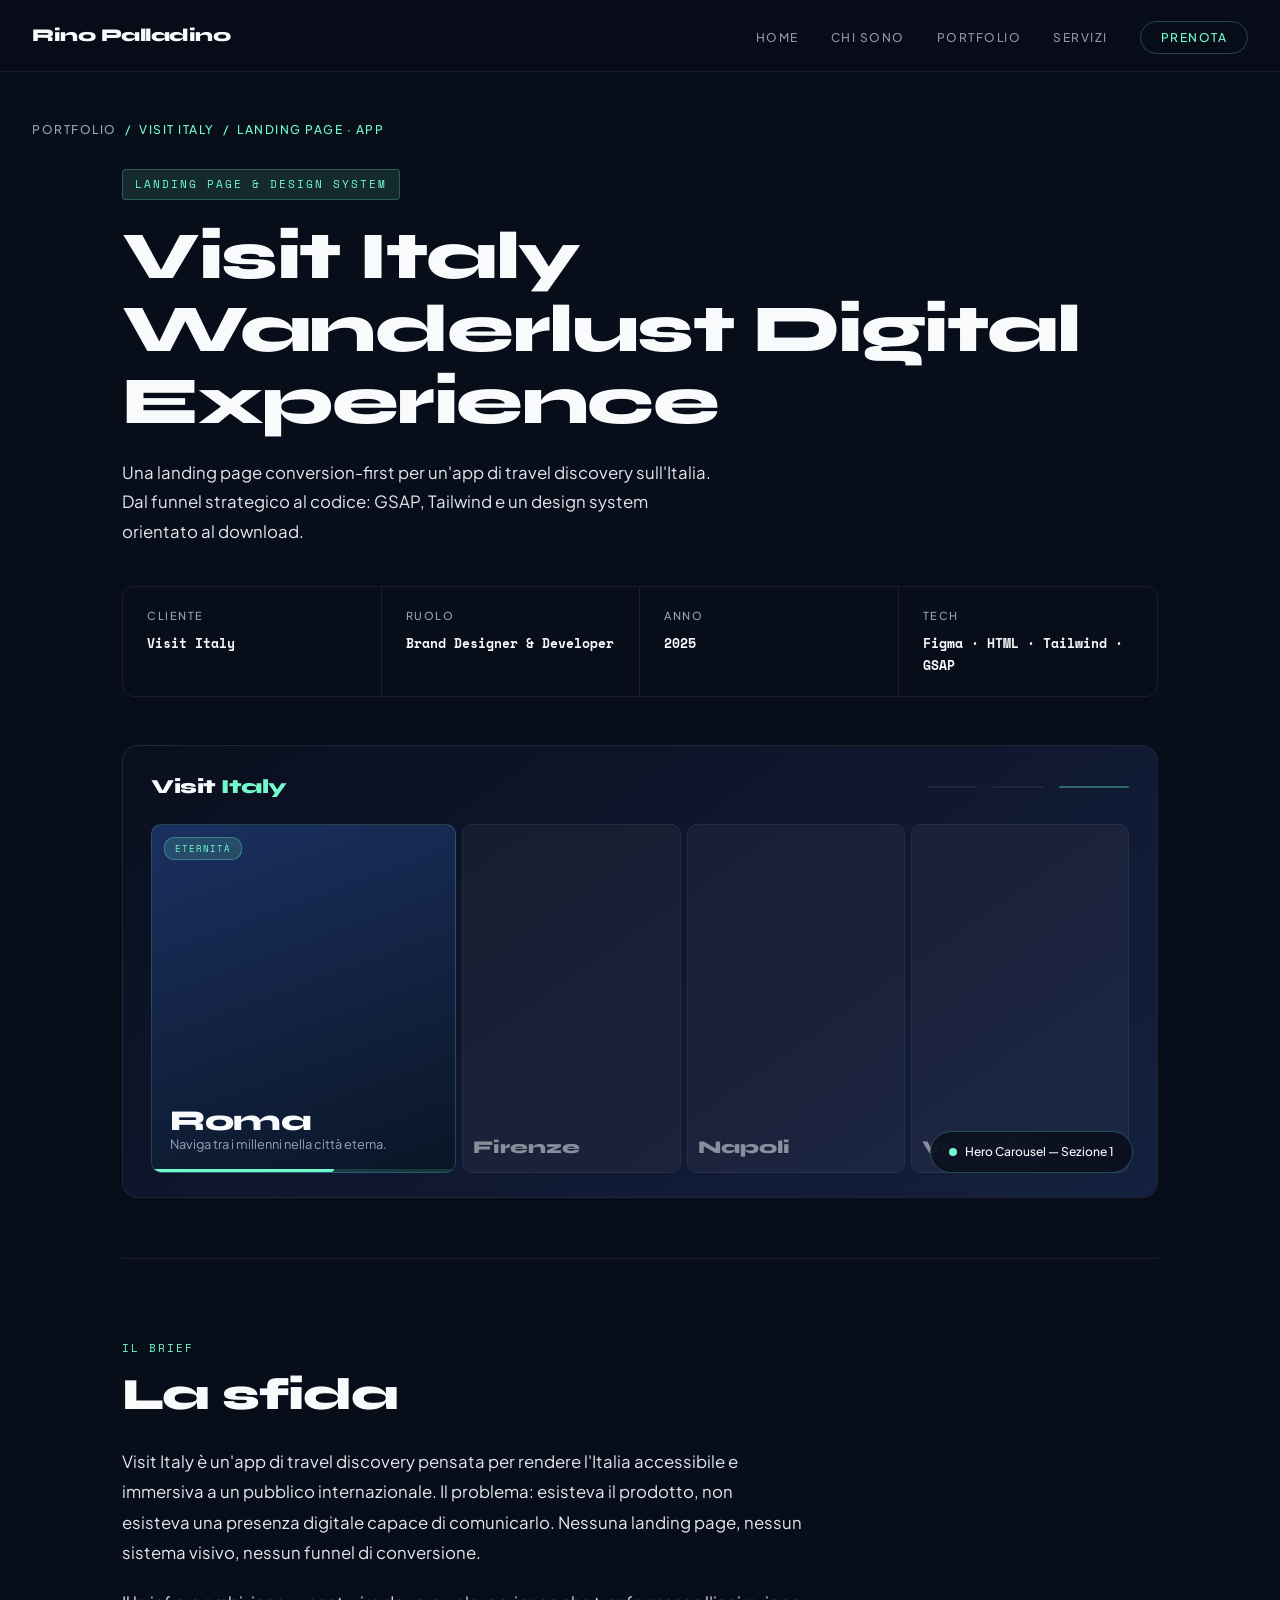
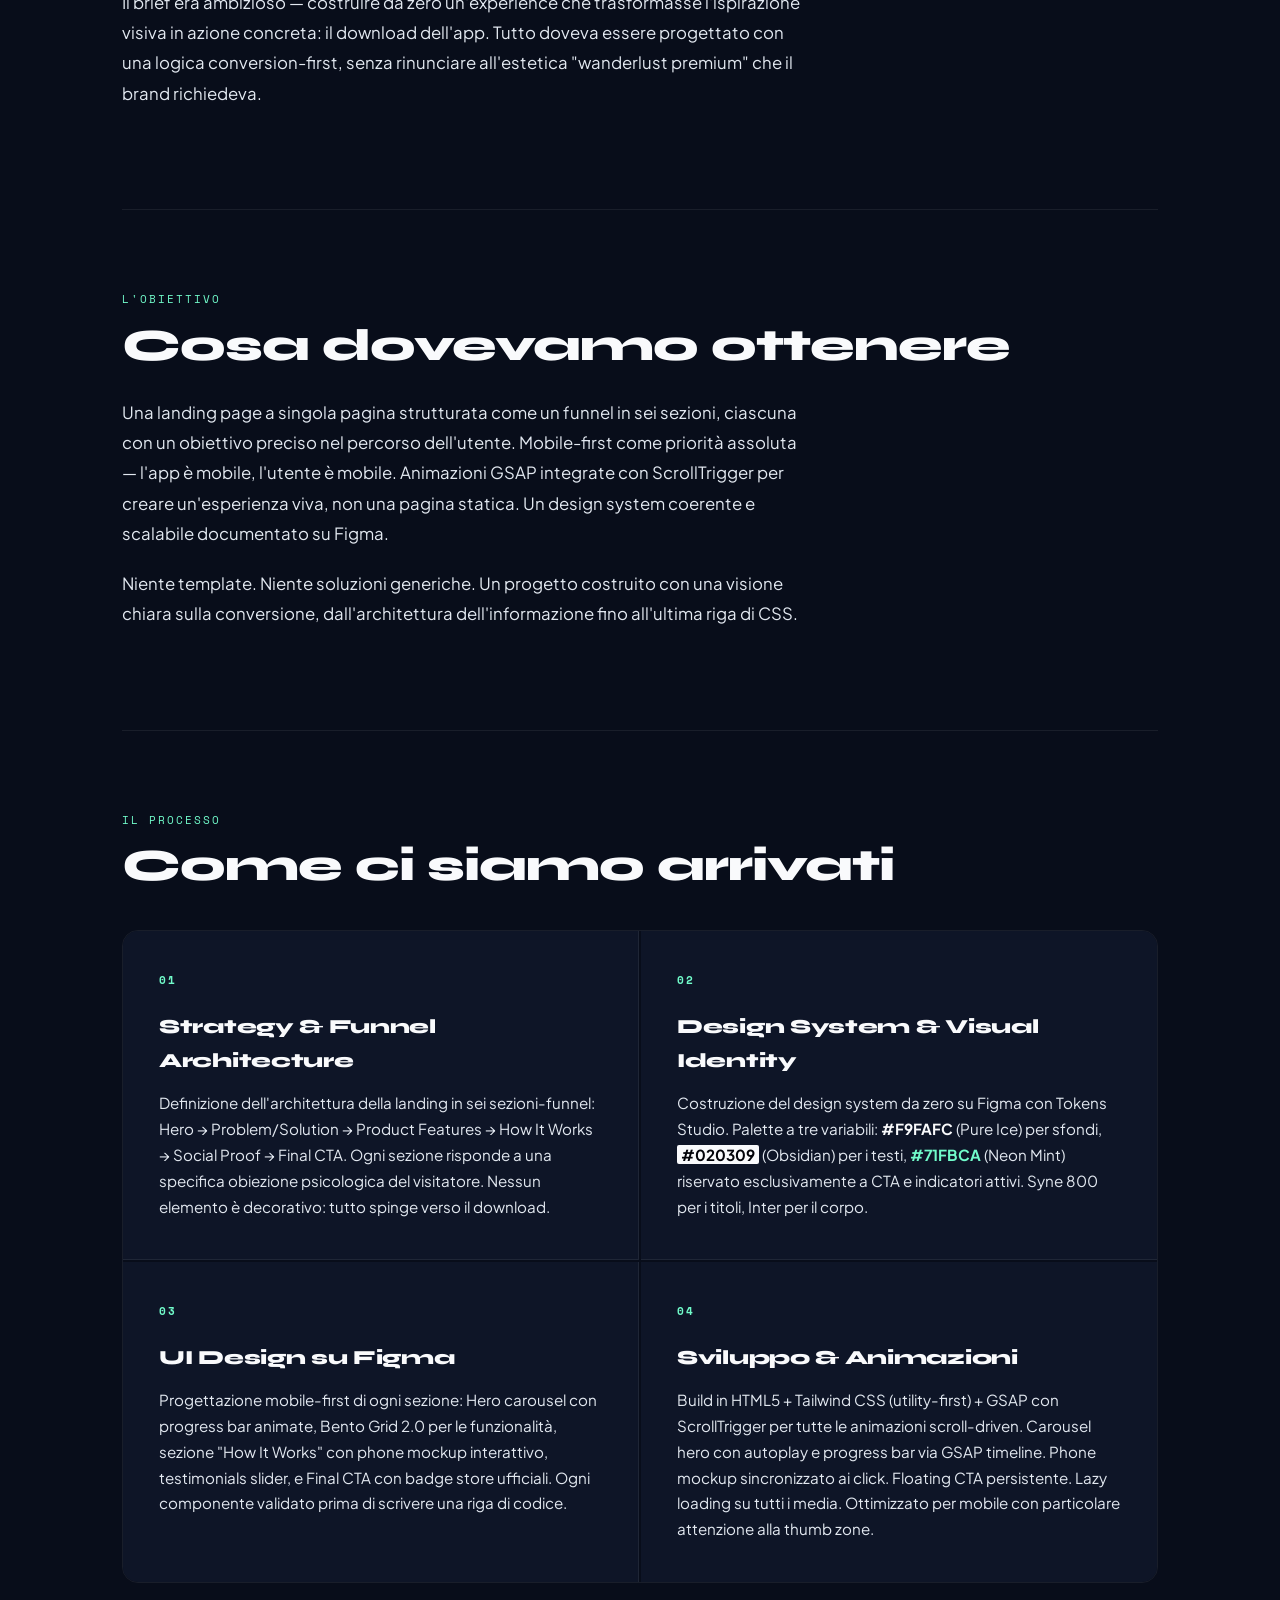
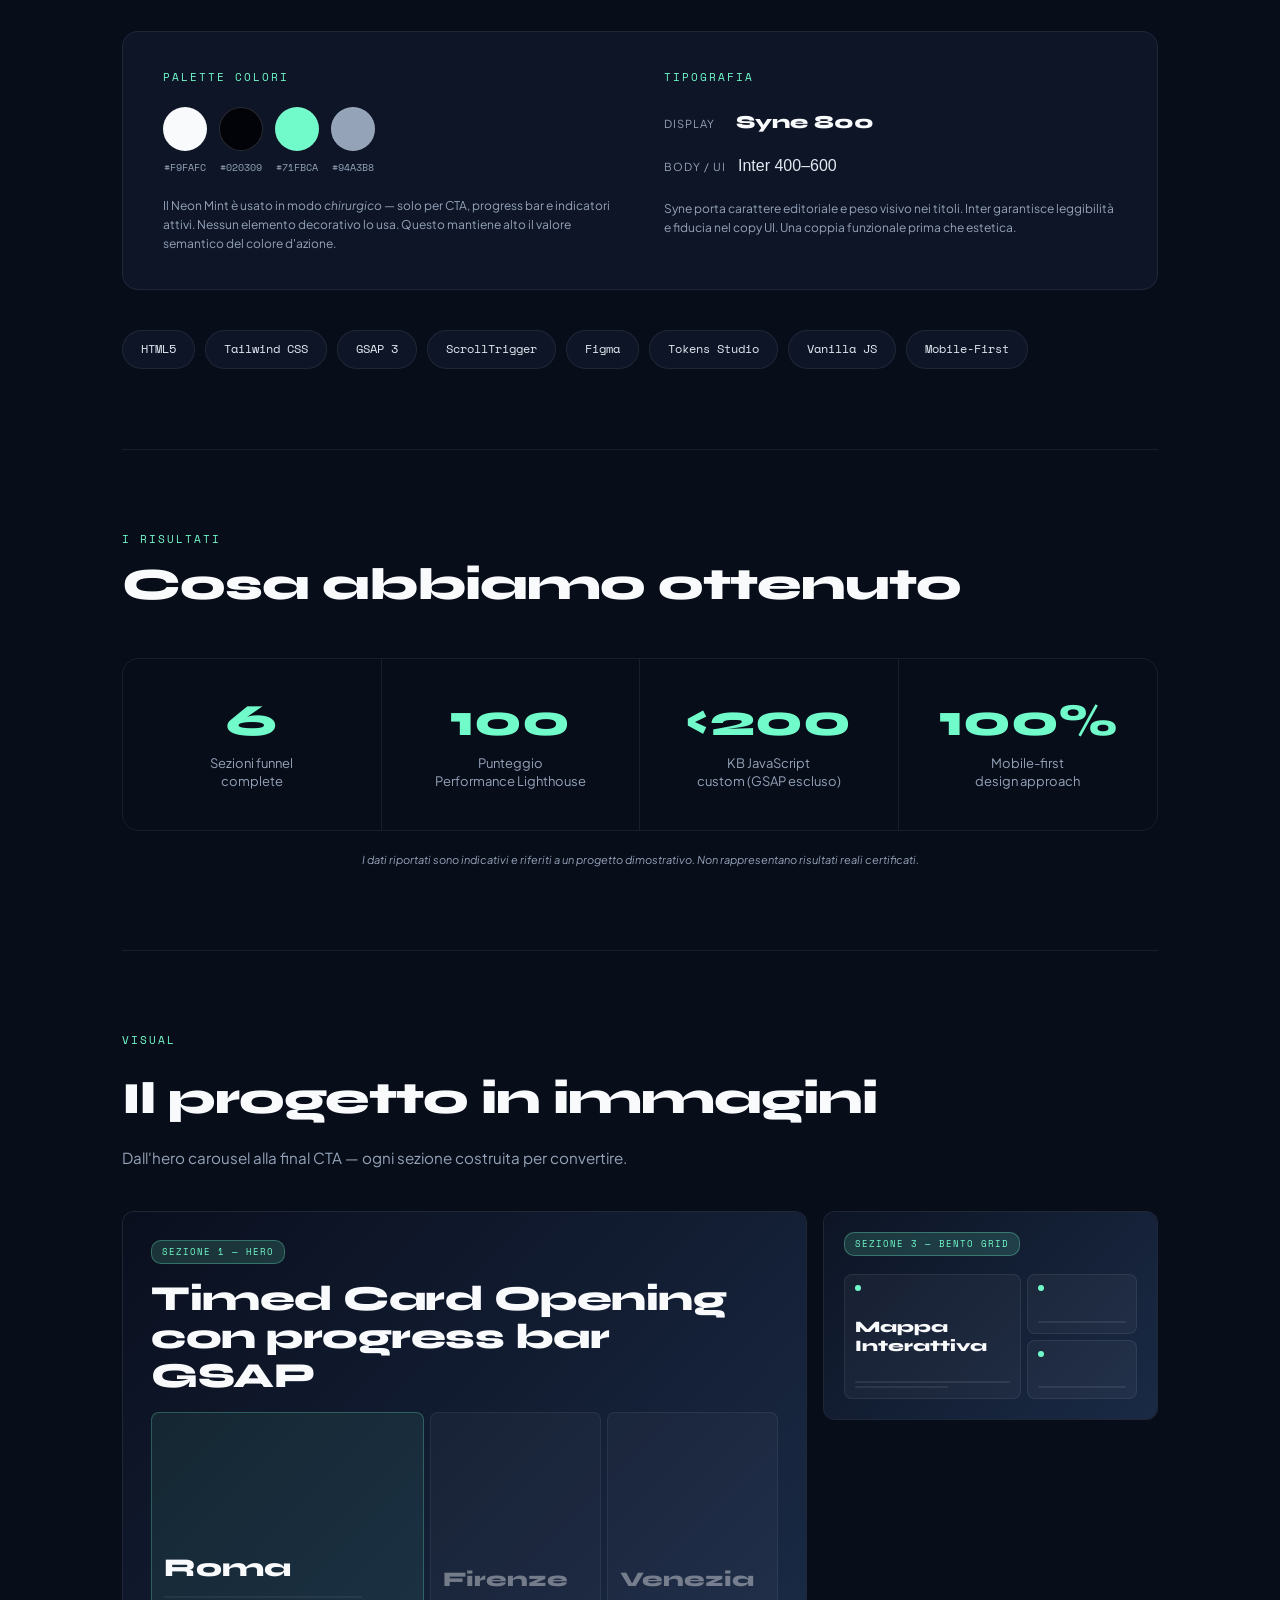
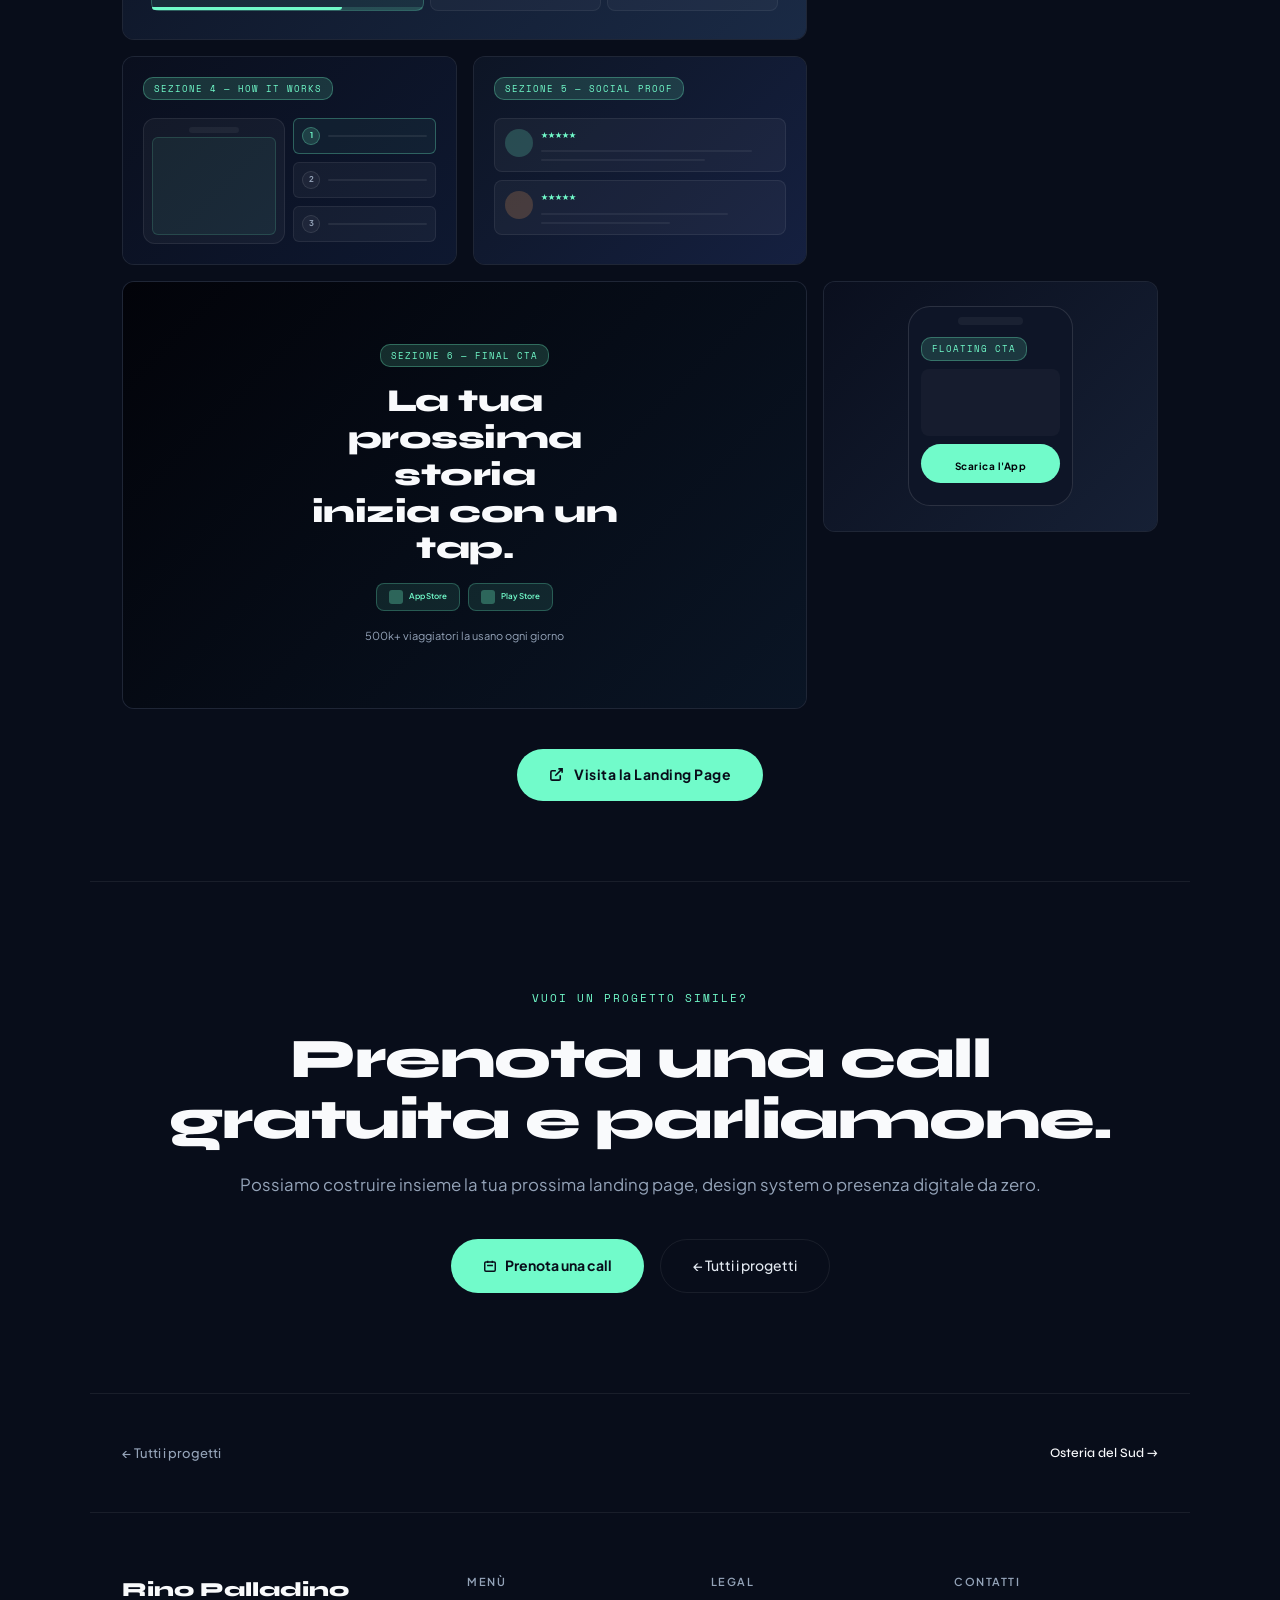
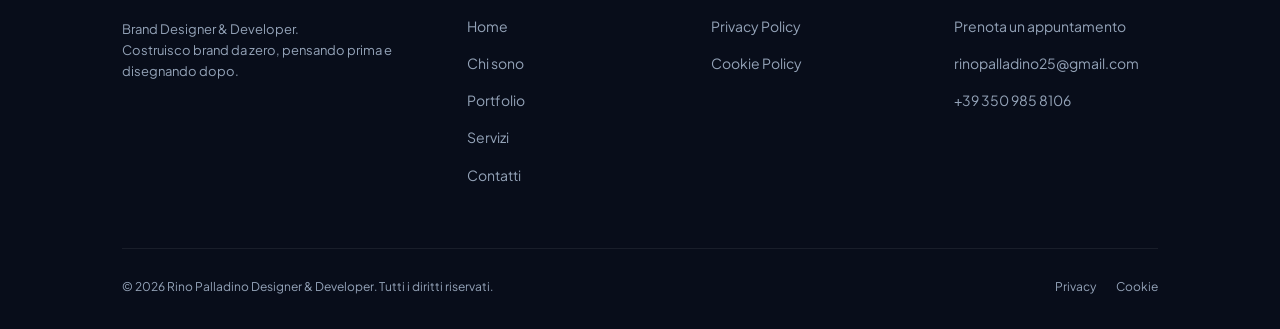
==== commit 0aebe332: "Aggiornamento immagini responsive, overlay bento e lightbox - Sostituiti tutti i tag <img> con <pict" ====
--- a/case study visit-italy.html
+++ b/case study visit-italy.html
@@ -21,8 +21,8 @@
             --mint-dim:     rgba(113, 251, 202, 0.12);
             --mint-border:  rgba(113, 251, 202, 0.25);
             --orange:       #FF7A3C;
-            --text:         #C8D0E0;
-            --text-muted:   #5A6A85;
+            --text:         #E2E8F0;
+            --text-muted:   #94A3B8;
             --border:       rgba(255,255,255,0.07);
         }
 
